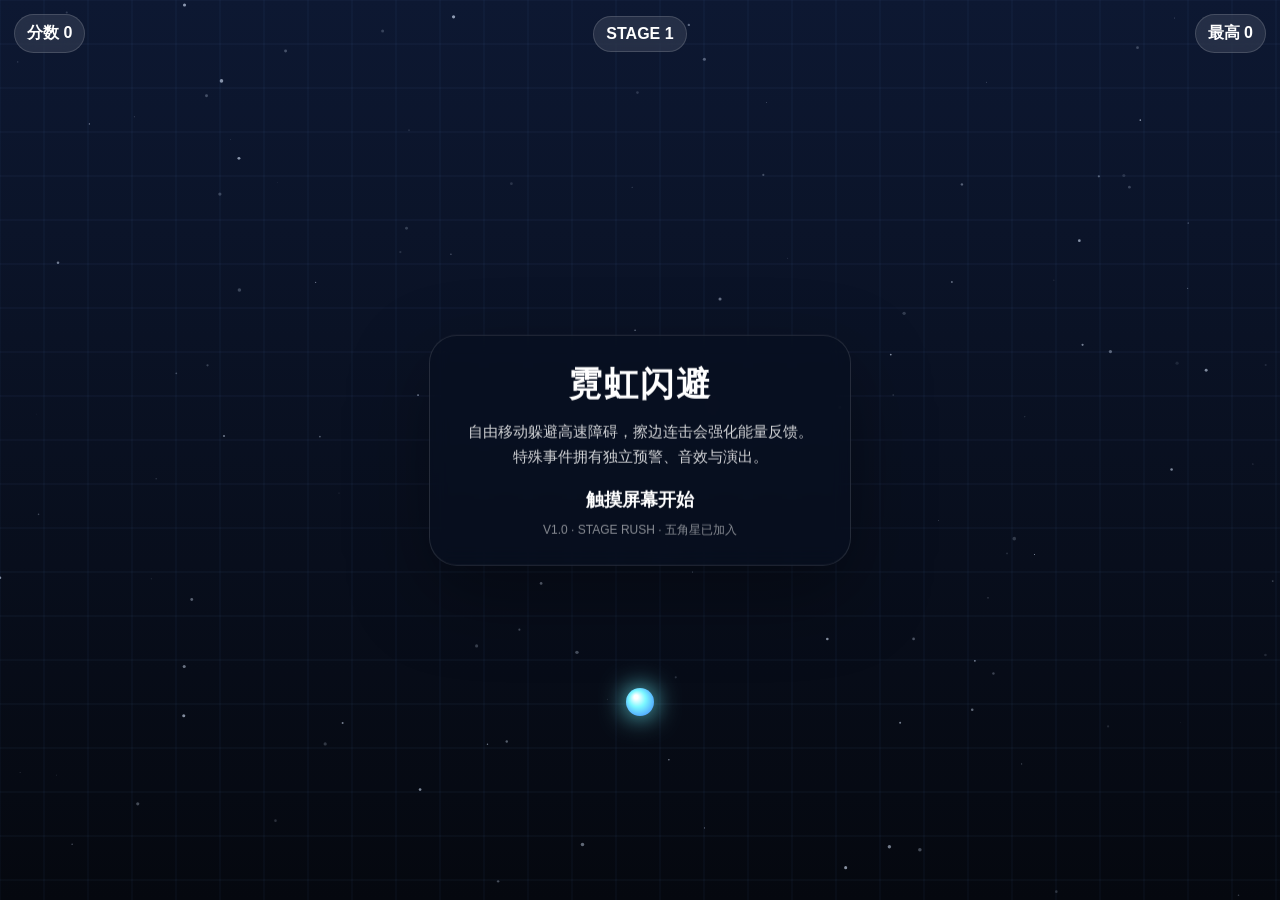
==== index.html @ 622c18c1 "Restore stable playable build after truncated V1.1.1" ====
<!doctype html><meta charset="utf-8"><meta name="viewport" content="width=device-width,initial-scale=1,maximum-scale=1,user-scalable=no,viewport-fit=cover"><title>霓虹闪避 V1.0</title><body style="margin:0;background:#07101d"><script>window.addRing=window.addRing||function(){};(()=>{const N=window.AudioContext||window.webkitAudioContext;if(!N)return;let shared=null;function C(){if(!shared)shared=new N();return shared}C.prototype=N.prototype;try{window.AudioContext=C;window.webkitAudioContext=C}catch(e){}function unlock(){try{let a=shared||new C(),b=a.createBuffer(1,1,22050),s=a.createBufferSource(),g=a.createGain();s.buffer=b;g.gain.value=.00001;s.connect(g);g.connect(a.destination);s.start(0);if(a.state==='suspended')a.resume().catch(()=>{})}catch(e){}}window.addEventListener('touchstart',unlock,{capture:true,passive:true});window.addEventListener('pointerdown',unlock,{capture:true,passive:true})})();(async()=>{const ps=['v10/c1.txt','v10/c2.txt','v10/c3.txt','v10/c4.txt','v10/c5.txt'];let z=(await Promise.all(ps.map(p=>fetch(p+'?v=100').then(r=>{if(!r.ok)throw Error('HTTP '+r.status);return r.text()})))).join('');let b=Uint8Array.from(atob(z),c=>c.charCodeAt(0));let r=new Response(new Blob([b]).stream().pipeThrough(new DecompressionStream('gzip')));let h=await r.text();document.open();document.write(h);document.close()})().catch(e=>{document.body.innerHTML='<pre style="color:white;padding:20px">LOAD ERROR '+e+'</pre>'})</script>
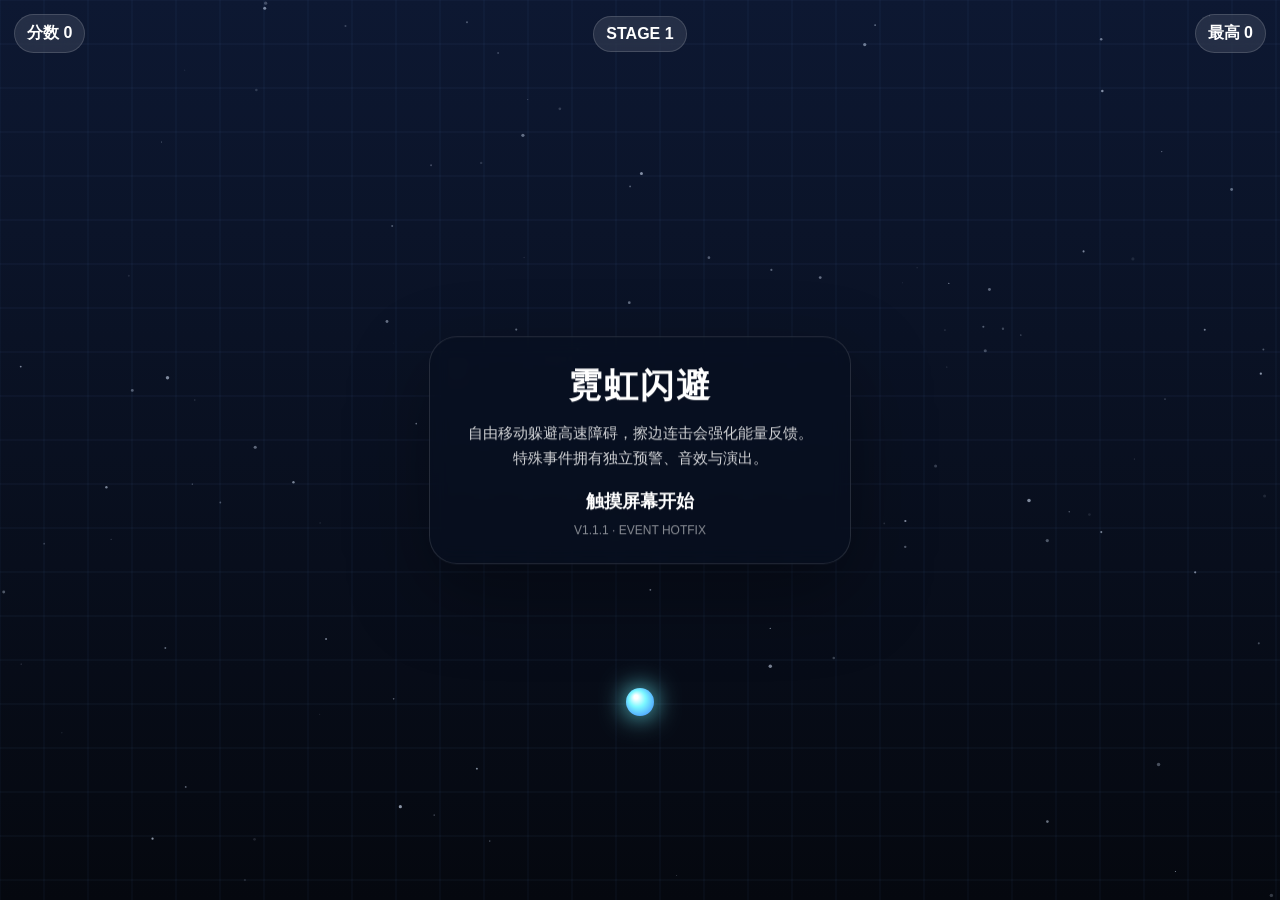
==== commit 9a14371b: "Fix V1.1 event state cleanup with publish integrity checks" ====
--- a/index.html
+++ b/index.html
@@ -1 +1 @@
-<!doctype html><meta charset="utf-8"><meta name="viewport" content="width=device-width,initial-scale=1,maximum-scale=1,user-scalable=no,viewport-fit=cover"><title>霓虹闪避 V1.0</title><body style="margin:0;background:#07101d"><script>window.addRing=window.addRing||function(){};(()=>{const N=window.AudioContext||window.webkitAudioContext;if(!N)return;let shared=null;function C(){if(!shared)shared=new N();return shared}C.prototype=N.prototype;try{window.AudioContext=C;window.webkitAudioContext=C}catch(e){}function unlock(){try{let a=shared||new C(),b=a.createBuffer(1,1,22050),s=a.createBufferSource(),g=a.createGain();s.buffer=b;g.gain.value=.00001;s.connect(g);g.connect(a.destination);s.start(0);if(a.state==='suspended')a.resume().catch(()=>{})}catch(e){}}window.addEventListener('touchstart',unlock,{capture:true,passive:true});window.addEventListener('pointerdown',unlock,{capture:true,passive:true})})();(async()=>{const ps=['v10/c1.txt','v10/c2.txt','v10/c3.txt','v10/c4.txt','v10/c5.txt'];let z=(await Promise.all(ps.map(p=>fetch(p+'?v=100').then(r=>{if(!r.ok)throw Error('HTTP '+r.status);return r.text()})))).join('');let b=Uint8Array.from(atob(z),c=>c.charCodeAt(0));let r=new Response(new Blob([b]).stream().pipeThrough(new DecompressionStream('gzip')));let h=await r.text();document.open();document.write(h);document.close()})().catch(e=>{document.body.innerHTML='<pre style="color:white;padding:20px">LOAD ERROR '+e+'</pre>'})</script>+<!doctype html><meta charset="utf-8"><meta name="viewport" content="width=device-width,initial-scale=1,maximum-scale=1,user-scalable=no,viewport-fit=cover"><title>霓虹闪避 V1.1.1</title><body style="margin:0;background:#07101d"><script>(async()=>{try{const ps=['v11/p1.txt','v11/p2.txt','v11/p3.txt','v11/p4.txt','v11/p5.txt','v11/p6.txt','v11/p7.txt','v11/p8.txt'];let h=(await Promise.all(ps.map(p=>fetch(p+'?v=111').then(r=>{if(!r.ok)throw Error('HTTP '+r.status+' '+p);return r.text()})))).join('');const R=(a,b)=>{if(!h.includes(a))throw Error('PATCH MISS '+a.slice(0,32));h=h.replaceAll(a,b)};R('<title>霓虹闪避 V1.1</title>','<title>霓虹闪避 V1.1.1</title>');R('V1.1 · PATTERN LANGUAGE','V1.1.1 · EVENT HOTFIX');R('function startEvent(kind){for(const b of blocks)','function startEvent(kind){if(machine.state!==STATE.NORMAL||machine.type)return;for(const b of blocks)');R('function rewardEvent(label){if(machine.rewarded)return;machine.rewarded=true;let add=45;','function rewardEvent(label){if(machine.rewarded)return;machine.rewarded=true;for(let i=blocks.length-1;i>=0;i--){if(blocks[i].event){release(\'block\',blocks[i]);blocks.splice(i,1)}}warnings.length=0;let add=45;');R('for(let i=warnings.length-1;i>=0;i--)warnings[i].life=Math.max(0,warnings[i].life-dt);','for(let i=warnings.length-1;i>=0;i--){warnings[i].life-=dt;if(warnings[i].life<=0)warnings.splice(i,1)}');if(!h.includes('function begin(')||!h.includes('requestAnimationFrame(frame)')||!h.includes('touchstart'))throw Error('INPUT/LOOP MISSING');document.open();document.write(h);document.close()}catch(e){document.body.innerHTML='<pre style="color:white;padding:20px;font:16px monospace">LOAD ERROR '+e.message+'</pre>'}})()</script>
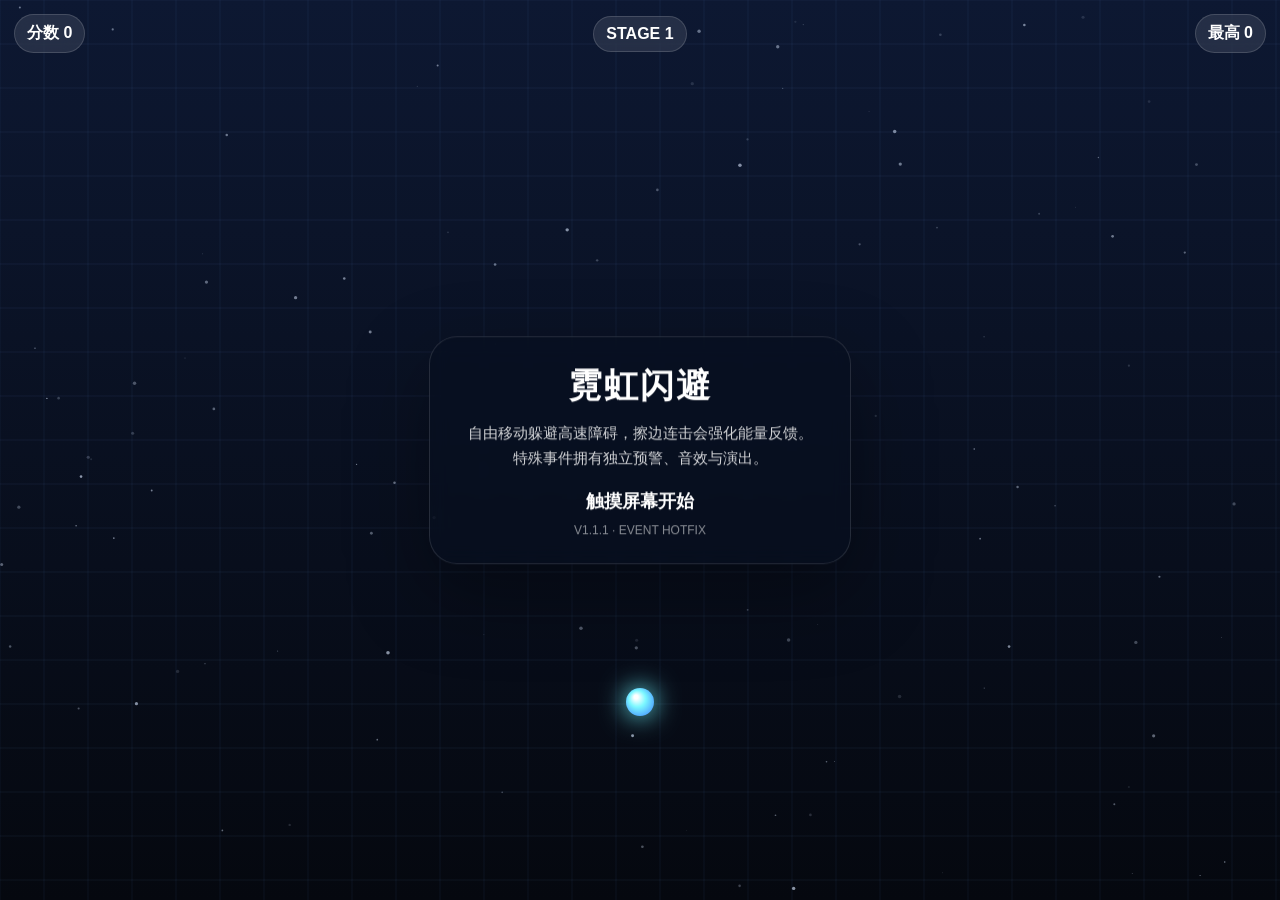
==== commit 10efd1d2: "Fix mobile pause button overlap in V1.1.1" ====
--- a/index.html
+++ b/index.html
@@ -1 +1 @@
-<!doctype html><meta charset="utf-8"><meta name="viewport" content="width=device-width,initial-scale=1,maximum-scale=1,user-scalable=no,viewport-fit=cover"><title>霓虹闪避 V1.1.1</title><body style="margin:0;background:#07101d"><script>(async()=>{try{const ps=['v11/p1.txt','v11/p2.txt','v11/p3.txt','v11/p4.txt','v11/p5.txt','v11/p6.txt','v11/p7.txt','v11/p8.txt'];let h=(await Promise.all(ps.map(p=>fetch(p+'?v=111').then(r=>{if(!r.ok)throw Error('HTTP '+r.status+' '+p);return r.text()})))).join('');const R=(a,b)=>{if(!h.includes(a))throw Error('PATCH MISS '+a.slice(0,32));h=h.replaceAll(a,b)};R('<title>霓虹闪避 V1.1</title>','<title>霓虹闪避 V1.1.1</title>');R('V1.1 · PATTERN LANGUAGE','V1.1.1 · EVENT HOTFIX');R('function startEvent(kind){for(const b of blocks)','function startEvent(kind){if(machine.state!==STATE.NORMAL||machine.type)return;for(const b of blocks)');R('function rewardEvent(label){if(machine.rewarded)return;machine.rewarded=true;let add=45;','function rewardEvent(label){if(machine.rewarded)return;machine.rewarded=true;for(let i=blocks.length-1;i>=0;i--){if(blocks[i].event){release(\'block\',blocks[i]);blocks.splice(i,1)}}warnings.length=0;let add=45;');R('for(let i=warnings.length-1;i>=0;i--)warnings[i].life=Math.max(0,warnings[i].life-dt);','for(let i=warnings.length-1;i>=0;i--){warnings[i].life-=dt;if(warnings[i].life<=0)warnings.splice(i,1)}');if(!h.includes('function begin(')||!h.includes('requestAnimationFrame(frame)')||!h.includes('touchstart'))throw Error('INPUT/LOOP MISSING');document.open();document.write(h);document.close()}catch(e){document.body.innerHTML='<pre style="color:white;padding:20px;font:16px monospace">LOAD ERROR '+e.message+'</pre>'}})()</script>+<!doctype html><meta charset="utf-8"><meta name="viewport" content="width=device-width,initial-scale=1,maximum-scale=1,user-scalable=no,viewport-fit=cover"><title>霓虹闪避 V1.1.1</title><body style="margin:0;background:#07101d"><script>(async()=>{try{const ps=['v11/p1.txt','v11/p2.txt','v11/p3.txt','v11/p4.txt','v11/p5.txt','v11/p6.txt','v11/p7.txt','v11/p8.txt'];let h=(await Promise.all(ps.map(p=>fetch(p+'?v=111').then(r=>{if(!r.ok)throw Error('HTTP '+r.status+' '+p);return r.text()})))).join('');const R=(a,b)=>{if(!h.includes(a))throw Error('PATCH MISS '+a.slice(0,32));h=h.replaceAll(a,b)};R('<title>霓虹闪避 V1.1</title>','<title>霓虹闪避 V1.1.1</title>');R('V1.1 · PATTERN LANGUAGE','V1.1.1 · EVENT HOTFIX');R('#pauseBtn{position:fixed;z-index:50;top:max(14px,env(safe-area-inset-top));left:50%;transform:translateX(-50%);','#pauseBtn{position:fixed;z-index:50;top:max(68px,calc(env(safe-area-inset-top) + 54px));right:14px;left:auto;transform:none;');R('function startEvent(kind){for(const b of blocks)','function startEvent(kind){if(machine.state!==STATE.NORMAL||machine.type)return;for(const b of blocks)');R('function rewardEvent(label){if(machine.rewarded)return;machine.rewarded=true;let add=45;','function rewardEvent(label){if(machine.rewarded)return;machine.rewarded=true;for(let i=blocks.length-1;i>=0;i--){if(blocks[i].event){release(\'block\',blocks[i]);blocks.splice(i,1)}}warnings.length=0;let add=45;');R('for(let i=warnings.length-1;i>=0;i--)warnings[i].life=Math.max(0,warnings[i].life-dt);','for(let i=warnings.length-1;i>=0;i--){warnings[i].life-=dt;if(warnings[i].life<=0)warnings.splice(i,1)}');if(!h.includes('function begin(')||!h.includes('requestAnimationFrame(frame)')||!h.includes('touchstart')||!h.includes('right:14px;left:auto;transform:none'))throw Error('INPUT/LOOP/UI MISSING');document.open();document.write(h);document.close()}catch(e){document.body.innerHTML='<pre style="color:white;padding:20px;font:16px monospace">LOAD ERROR '+e.message+'</pre>'}})()</script>
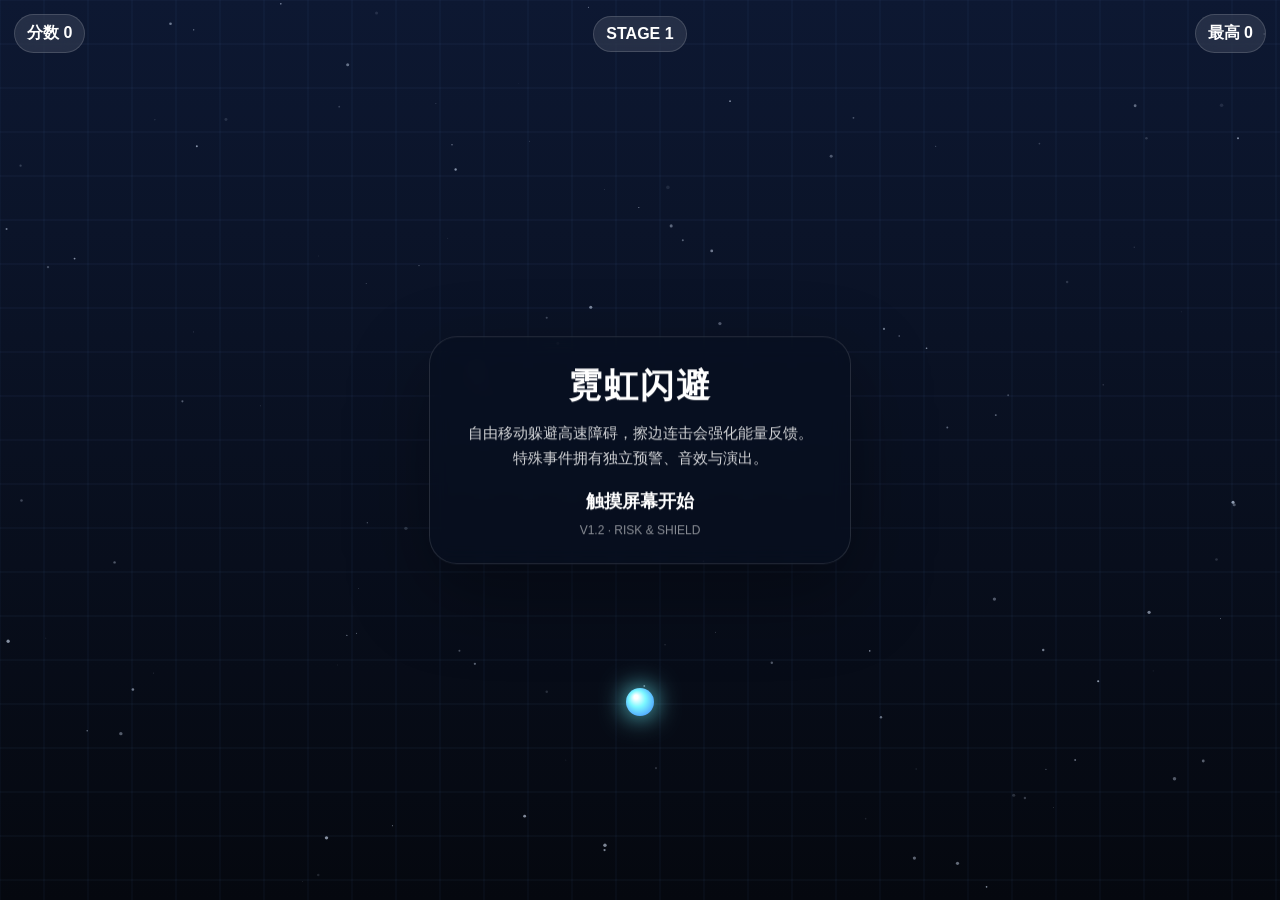
==== commit e0af65fb: "Release V1.2 Risk & Shield" ====
--- a/index.html
+++ b/index.html
@@ -1 +1 @@
-<!doctype html><meta charset="utf-8"><meta name="viewport" content="width=device-width,initial-scale=1,maximum-scale=1,user-scalable=no,viewport-fit=cover"><title>霓虹闪避 V1.1.1</title><body style="margin:0;background:#07101d"><script>(async()=>{try{const ps=['v11/p1.txt','v11/p2.txt','v11/p3.txt','v11/p4.txt','v11/p5.txt','v11/p6.txt','v11/p7.txt','v11/p8.txt'];let h=(await Promise.all(ps.map(p=>fetch(p+'?v=111').then(r=>{if(!r.ok)throw Error('HTTP '+r.status+' '+p);return r.text()})))).join('');const R=(a,b)=>{if(!h.includes(a))throw Error('PATCH MISS '+a.slice(0,32));h=h.replaceAll(a,b)};R('<title>霓虹闪避 V1.1</title>','<title>霓虹闪避 V1.1.1</title>');R('V1.1 · PATTERN LANGUAGE','V1.1.1 · EVENT HOTFIX');R('#pauseBtn{position:fixed;z-index:50;top:max(14px,env(safe-area-inset-top));left:50%;transform:translateX(-50%);','#pauseBtn{position:fixed;z-index:50;top:max(68px,calc(env(safe-area-inset-top) + 54px));right:14px;left:auto;transform:none;');R('function startEvent(kind){for(const b of blocks)','function startEvent(kind){if(machine.state!==STATE.NORMAL||machine.type)return;for(const b of blocks)');R('function rewardEvent(label){if(machine.rewarded)return;machine.rewarded=true;let add=45;','function rewardEvent(label){if(machine.rewarded)return;machine.rewarded=true;for(let i=blocks.length-1;i>=0;i--){if(blocks[i].event){release(\'block\',blocks[i]);blocks.splice(i,1)}}warnings.length=0;let add=45;');R('for(let i=warnings.length-1;i>=0;i--)warnings[i].life=Math.max(0,warnings[i].life-dt);','for(let i=warnings.length-1;i>=0;i--){warnings[i].life-=dt;if(warnings[i].life<=0)warnings.splice(i,1)}');if(!h.includes('function begin(')||!h.includes('requestAnimationFrame(frame)')||!h.includes('touchstart')||!h.includes('right:14px;left:auto;transform:none'))throw Error('INPUT/LOOP/UI MISSING');document.open();document.write(h);document.close()}catch(e){document.body.innerHTML='<pre style="color:white;padding:20px;font:16px monospace">LOAD ERROR '+e.message+'</pre>'}})()</script>+<!doctype html><meta charset="utf-8"><meta name="viewport" content="width=device-width,initial-scale=1,maximum-scale=1,user-scalable=no,viewport-fit=cover"><title>霓虹闪避 V1.2</title><body style="margin:0;background:#07101d"><script>(async()=>{try{const ps=["v11/p1.txt","v11/p2.txt","v11/p3.txt","v11/p4.txt","v11/p5.txt","v11/p6.txt","v11/p7.txt","v11/p8.txt"];let h=(await Promise.all(ps.map(p=>fetch(p+'?v=120').then(r=>{if(!r.ok)throw Error('HTTP '+r.status+' '+p);return r.text()})))).join('');const patches=[["<title>霓虹闪避 V1.1</title>","<title>霓虹闪避 V1.2</title>"],["V1.1 · PATTERN LANGUAGE","V1.2 · RISK & SHIELD"],["#pauseBtn{position:fixed;z-index:50;top:max(14px,env(safe-area-inset-top));left:50%;transform:translateX(-50%);","#pauseBtn{position:fixed;z-index:50;top:max(68px,calc(env(safe-area-inset-top) + 54px));right:14px;left:auto;transform:none;"],["stage=1,stageFlash=0,patternCount=0,blocks=[]","stage=1,stageFlash=0,patternCount=0,shieldEnergy=0,shieldReady=false,invuln=0,blocks=[]"],["else if(name==='death'){tone(210,.14,'sawtooth',.04,-120);tone(120,.22,'square',.024,-60,.06)}","else if(name==='shieldReady'){tone(620,.08,'sine',.028,220);tone(920,.12,'triangle',.024,180,.06)}\n  else if(name==='shieldBreak'){tone(260,.09,'square',.04,-80);tone(120,.18,'sawtooth',.032,-45,.03)}\n  else if(name==='death'){tone(210,.14,'sawtooth',.04,-120);tone(120,.22,'square',.024,-60,.06)}"],["stage=1;stageFlash=0;patternCount=0;syncStageUI();","stage=1;stageFlash=0;patternCount=0;shieldEnergy=0;shieldReady=false;invuln=0;syncStageUI();"],["function startEvent(kind){for(const b of blocks)","function startEvent(kind){if(machine.state!==STATE.NORMAL||machine.type)return;for(const b of blocks)"],["function rewardEvent(label){if(machine.rewarded)return;machine.rewarded=true;let add=45;","function rewardEvent(label){if(machine.rewarded)return;machine.rewarded=true;for(let i=blocks.length-1;i>=0;i--){if(blocks[i].event){release('block',blocks[i]);blocks.splice(i,1)}}warnings.length=0;let add=45;"],["function graze(b){if(b.grazed)return;b.grazed=true;grazeCount++;combo++;maxCombo=Math.max(maxCombo,combo);comboTimer=2.15;let add=(b.type==='star'?18:(b.event?15:10))+Math.min(combo-1,10)*3;bonus+=add;","function chargeShield(b){if(shieldReady)return;let gain=(b.type==='star'||b.event)?30:20;shieldEnergy=Math.min(100,shieldEnergy+gain);if(shieldEnergy>=100){shieldEnergy=100;shieldReady=true;texts.push({x:p.x,y:p.y-52,t:'SHIELD READY',life:1.05,max:1.05,big:true});burst(p.x,p.y,22);addRing(p.x,p.y,p.r+10,.6,1.5);sfx('shieldReady');shake(.12,4.5);if(navigator.vibrate)try{navigator.vibrate([18,28,32])}catch(e){}}}\nfunction breakShield(b,i){shieldReady=false;shieldEnergy=0;invuln=.6;flash=.3;combo=0;comboTimer=0;comboHud.style.opacity='0';burst(p.x,p.y,28);addRing(p.x,p.y,p.r+12,.65,1.8);texts.push({x:p.x,y:p.y-36,t:'SHIELD BREAK',life:1.0,max:1.0,big:true});sfx('shieldBreak');shake(.2,8);if(navigator.vibrate)try{navigator.vibrate([30,24,55])}catch(e){};release('block',b);blocks.splice(i,1)}\nfunction graze(b){if(b.grazed)return;b.grazed=true;grazeCount++;combo++;maxCombo=Math.max(maxCombo,combo);comboTimer=2.15;chargeShield(b);let add=(b.type==='star'?18:(b.event?15:10))+Math.min(combo-1,10)*3;bonus+=add;"],["function update(dt){time+=dt*1000;applyStageProgress();updateQuality(dt);","function update(dt){time+=dt*1000;applyStageProgress();updateQuality(dt);if(invuln>0)invuln=Math.max(0,invuln-dt);"],["for(let i=warnings.length-1;i>=0;i--)warnings[i].life=Math.max(0,warnings[i].life-dt);","for(let i=warnings.length-1;i>=0;i--){warnings[i].life-=dt;if(warnings[i].life<=0)warnings.splice(i,1)}"],["let hd=hitDist(b);if(hd<p.r){endGame();return}","let hd=hitDist(b);if(hd<p.r&&invuln<=0){if(shieldReady){breakShield(b,i);continue}else{endGame();return}}"],["if(nearDanger>.02){ctx.strokeStyle='rgba(160,255,255,'+(nearDanger*.55)+')';ctx.lineWidth=2;ctx.beginPath();ctx.arc(0,0,p.r+8+nearDanger*4,0,Math.PI*2);ctx.stroke()}ctx.shadowColor=flash>0?'#fff':'#6ff8ff';","if(nearDanger>.02){ctx.strokeStyle='rgba(160,255,255,'+(nearDanger*.55)+')';ctx.lineWidth=2;ctx.beginPath();ctx.arc(0,0,p.r+8+nearDanger*4,0,Math.PI*2);ctx.stroke()}if(shieldEnergy>0||shieldReady){ctx.save();ctx.rotate(-Math.PI/2);ctx.strokeStyle=shieldReady?'rgba(175,255,255,.98)':'rgba(105,235,255,.82)';ctx.lineWidth=shieldReady?4:3;ctx.shadowColor='#7cf8ff';ctx.shadowBlur=(shieldReady?24:12)*quality;ctx.beginPath();ctx.arc(0,0,p.r+17,0,Math.PI*2*(shieldReady?1:shieldEnergy/100));ctx.stroke();ctx.restore()}if(invuln>0){ctx.globalAlpha=.45+.45*Math.abs(Math.sin(time*.045))}ctx.shadowColor=flash>0?'#fff':'#6ff8ff';"],["'\\nPOOL B '+pools.block.length+'  P '+pools.particle.length+'  CLEAR '+eventClears","'\\nPOOL B '+pools.block.length+'  P '+pools.particle.length+'  CLEAR '+eventClears+'\\nSHIELD '+shieldEnergy+'% '+(shieldReady?'READY':'')"]];for(const [a,b] of patches){if(!h.includes(a))throw Error('PATCH MISS '+a.slice(0,36));h=h.replaceAll(a,b)}if(!h.includes('function begin(')||!h.includes('requestAnimationFrame(frame)')||!h.includes('touchstart')||!h.includes('function chargeShield')||!h.includes('function breakShield')||!h.includes('V1.2 · RISK & SHIELD')||!h.includes('right:14px;left:auto;transform:none'))throw Error('V1.2 INTEGRITY CHECK FAILED');document.open();document.write(h);document.close()}catch(e){document.body.innerHTML='<pre style="color:white;padding:20px;font:16px monospace">LOAD ERROR '+e.message+'</pre>'}})()</script>
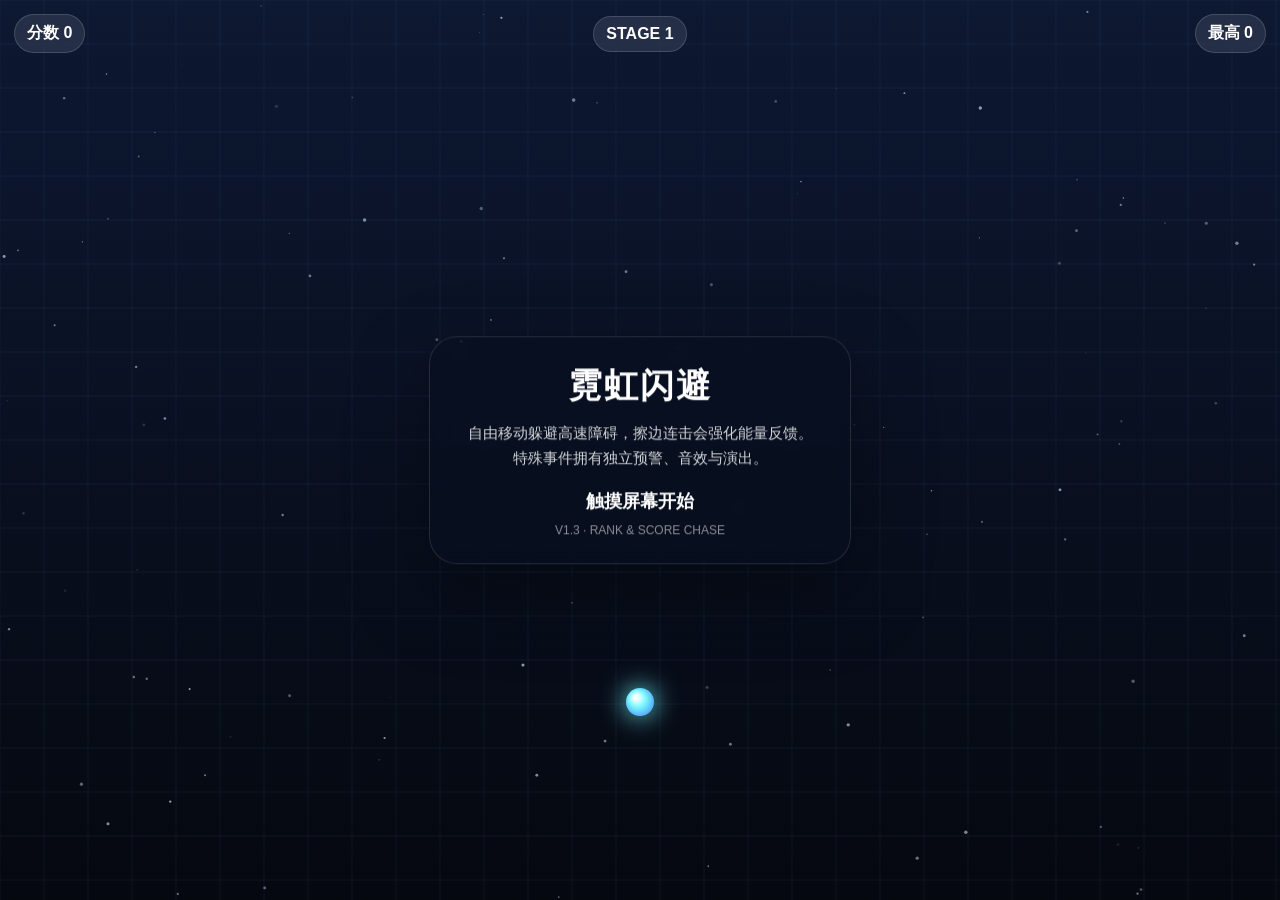
==== commit 3bc1eac0: "Release V1.3 Rank and Score Chase" ====
--- a/index.html
+++ b/index.html
@@ -1 +1 @@
-<!doctype html><meta charset="utf-8"><meta name="viewport" content="width=device-width,initial-scale=1,maximum-scale=1,user-scalable=no,viewport-fit=cover"><title>霓虹闪避 V1.2</title><body style="margin:0;background:#07101d"><script>(async()=>{try{const ps=["v11/p1.txt","v11/p2.txt","v11/p3.txt","v11/p4.txt","v11/p5.txt","v11/p6.txt","v11/p7.txt","v11/p8.txt"];let h=(await Promise.all(ps.map(p=>fetch(p+'?v=120').then(r=>{if(!r.ok)throw Error('HTTP '+r.status+' '+p);return r.text()})))).join('');const patches=[["<title>霓虹闪避 V1.1</title>","<title>霓虹闪避 V1.2</title>"],["V1.1 · PATTERN LANGUAGE","V1.2 · RISK & SHIELD"],["#pauseBtn{position:fixed;z-index:50;top:max(14px,env(safe-area-inset-top));left:50%;transform:translateX(-50%);","#pauseBtn{position:fixed;z-index:50;top:max(68px,calc(env(safe-area-inset-top) + 54px));right:14px;left:auto;transform:none;"],["stage=1,stageFlash=0,patternCount=0,blocks=[]","stage=1,stageFlash=0,patternCount=0,shieldEnergy=0,shieldReady=false,invuln=0,blocks=[]"],["else if(name==='death'){tone(210,.14,'sawtooth',.04,-120);tone(120,.22,'square',.024,-60,.06)}","else if(name==='shieldReady'){tone(620,.08,'sine',.028,220);tone(920,.12,'triangle',.024,180,.06)}\n  else if(name==='shieldBreak'){tone(260,.09,'square',.04,-80);tone(120,.18,'sawtooth',.032,-45,.03)}\n  else if(name==='death'){tone(210,.14,'sawtooth',.04,-120);tone(120,.22,'square',.024,-60,.06)}"],["stage=1;stageFlash=0;patternCount=0;syncStageUI();","stage=1;stageFlash=0;patternCount=0;shieldEnergy=0;shieldReady=false;invuln=0;syncStageUI();"],["function startEvent(kind){for(const b of blocks)","function startEvent(kind){if(machine.state!==STATE.NORMAL||machine.type)return;for(const b of blocks)"],["function rewardEvent(label){if(machine.rewarded)return;machine.rewarded=true;let add=45;","function rewardEvent(label){if(machine.rewarded)return;machine.rewarded=true;for(let i=blocks.length-1;i>=0;i--){if(blocks[i].event){release('block',blocks[i]);blocks.splice(i,1)}}warnings.length=0;let add=45;"],["function graze(b){if(b.grazed)return;b.grazed=true;grazeCount++;combo++;maxCombo=Math.max(maxCombo,combo);comboTimer=2.15;let add=(b.type==='star'?18:(b.event?15:10))+Math.min(combo-1,10)*3;bonus+=add;","function chargeShield(b){if(shieldReady)return;let gain=(b.type==='star'||b.event)?30:20;shieldEnergy=Math.min(100,shieldEnergy+gain);if(shieldEnergy>=100){shieldEnergy=100;shieldReady=true;texts.push({x:p.x,y:p.y-52,t:'SHIELD READY',life:1.05,max:1.05,big:true});burst(p.x,p.y,22);addRing(p.x,p.y,p.r+10,.6,1.5);sfx('shieldReady');shake(.12,4.5);if(navigator.vibrate)try{navigator.vibrate([18,28,32])}catch(e){}}}\nfunction breakShield(b,i){shieldReady=false;shieldEnergy=0;invuln=.6;flash=.3;combo=0;comboTimer=0;comboHud.style.opacity='0';burst(p.x,p.y,28);addRing(p.x,p.y,p.r+12,.65,1.8);texts.push({x:p.x,y:p.y-36,t:'SHIELD BREAK',life:1.0,max:1.0,big:true});sfx('shieldBreak');shake(.2,8);if(navigator.vibrate)try{navigator.vibrate([30,24,55])}catch(e){};release('block',b);blocks.splice(i,1)}\nfunction graze(b){if(b.grazed)return;b.grazed=true;grazeCount++;combo++;maxCombo=Math.max(maxCombo,combo);comboTimer=2.15;chargeShield(b);let add=(b.type==='star'?18:(b.event?15:10))+Math.min(combo-1,10)*3;bonus+=add;"],["function update(dt){time+=dt*1000;applyStageProgress();updateQuality(dt);","function update(dt){time+=dt*1000;applyStageProgress();updateQuality(dt);if(invuln>0)invuln=Math.max(0,invuln-dt);"],["for(let i=warnings.length-1;i>=0;i--)warnings[i].life=Math.max(0,warnings[i].life-dt);","for(let i=warnings.length-1;i>=0;i--){warnings[i].life-=dt;if(warnings[i].life<=0)warnings.splice(i,1)}"],["let hd=hitDist(b);if(hd<p.r){endGame();return}","let hd=hitDist(b);if(hd<p.r&&invuln<=0){if(shieldReady){breakShield(b,i);continue}else{endGame();return}}"],["if(nearDanger>.02){ctx.strokeStyle='rgba(160,255,255,'+(nearDanger*.55)+')';ctx.lineWidth=2;ctx.beginPath();ctx.arc(0,0,p.r+8+nearDanger*4,0,Math.PI*2);ctx.stroke()}ctx.shadowColor=flash>0?'#fff':'#6ff8ff';","if(nearDanger>.02){ctx.strokeStyle='rgba(160,255,255,'+(nearDanger*.55)+')';ctx.lineWidth=2;ctx.beginPath();ctx.arc(0,0,p.r+8+nearDanger*4,0,Math.PI*2);ctx.stroke()}if(shieldEnergy>0||shieldReady){ctx.save();ctx.rotate(-Math.PI/2);ctx.strokeStyle=shieldReady?'rgba(175,255,255,.98)':'rgba(105,235,255,.82)';ctx.lineWidth=shieldReady?4:3;ctx.shadowColor='#7cf8ff';ctx.shadowBlur=(shieldReady?24:12)*quality;ctx.beginPath();ctx.arc(0,0,p.r+17,0,Math.PI*2*(shieldReady?1:shieldEnergy/100));ctx.stroke();ctx.restore()}if(invuln>0){ctx.globalAlpha=.45+.45*Math.abs(Math.sin(time*.045))}ctx.shadowColor=flash>0?'#fff':'#6ff8ff';"],["'\\nPOOL B '+pools.block.length+'  P '+pools.particle.length+'  CLEAR '+eventClears","'\\nPOOL B '+pools.block.length+'  P '+pools.particle.length+'  CLEAR '+eventClears+'\\nSHIELD '+shieldEnergy+'% '+(shieldReady?'READY':'')"]];for(const [a,b] of patches){if(!h.includes(a))throw Error('PATCH MISS '+a.slice(0,36));h=h.replaceAll(a,b)}if(!h.includes('function begin(')||!h.includes('requestAnimationFrame(frame)')||!h.includes('touchstart')||!h.includes('function chargeShield')||!h.includes('function breakShield')||!h.includes('V1.2 · RISK & SHIELD')||!h.includes('right:14px;left:auto;transform:none'))throw Error('V1.2 INTEGRITY CHECK FAILED');document.open();document.write(h);document.close()}catch(e){document.body.innerHTML='<pre style="color:white;padding:20px;font:16px monospace">LOAD ERROR '+e.message+'</pre>'}})()</script>+<!doctype html><meta charset="utf-8"><meta name="viewport" content="width=device-width,initial-scale=1,maximum-scale=1,user-scalable=no,viewport-fit=cover"><title>霓虹闪避 V1.3</title><body style="margin:0;background:#07101d"><script>(async()=>{try{const ps=["v11/p1.txt","v11/p2.txt","v11/p3.txt","v11/p4.txt","v11/p5.txt","v11/p6.txt","v11/p7.txt","v11/p8.txt"];let h=(await Promise.all(ps.map(p=>fetch(p+'?v=130').then(r=>{if(!r.ok)throw Error('HTTP '+r.status+' '+p);return r.text()})))).join('');const patches=[["<title>霓虹闪避 V1.1</title>","<title>霓虹闪避 V1.3</title>"],["V1.1 · PATTERN LANGUAGE","V1.2 · RISK & SHIELD"],["#pauseBtn{position:fixed;z-index:50;top:max(14px,env(safe-area-inset-top));left:50%;transform:translateX(-50%);","#pauseBtn{position:fixed;z-index:50;top:max(68px,calc(env(safe-area-inset-top) + 54px));right:14px;left:auto;transform:none;"],["stage=1,stageFlash=0,patternCount=0,blocks=[]","stage=1,stageFlash=0,patternCount=0,shieldEnergy=0,shieldReady=false,invuln=0,blocks=[]"],["else if(name==='death'){tone(210,.14,'sawtooth',.04,-120);tone(120,.22,'square',.024,-60,.06)}","else if(name==='shieldReady'){tone(620,.08,'sine',.028,220);tone(920,.12,'triangle',.024,180,.06)}\n  else if(name==='shieldBreak'){tone(260,.09,'square',.04,-80);tone(120,.18,'sawtooth',.032,-45,.03)}\n  else if(name==='death'){tone(210,.14,'sawtooth',.04,-120);tone(120,.22,'square',.024,-60,.06)}"],["stage=1;stageFlash=0;patternCount=0;syncStageUI();","stage=1;stageFlash=0;patternCount=0;shieldEnergy=0;shieldReady=false;invuln=0;syncStageUI();"],["function startEvent(kind){for(const b of blocks)","function startEvent(kind){if(machine.state!==STATE.NORMAL||machine.type)return;for(const b of blocks)"],["function rewardEvent(label){if(machine.rewarded)return;machine.rewarded=true;let add=45;","function rewardEvent(label){if(machine.rewarded)return;machine.rewarded=true;for(let i=blocks.length-1;i>=0;i--){if(blocks[i].event){release('block',blocks[i]);blocks.splice(i,1)}}warnings.length=0;let add=45;"],["function graze(b){if(b.grazed)return;b.grazed=true;grazeCount++;combo++;maxCombo=Math.max(maxCombo,combo);comboTimer=2.15;let add=(b.type==='star'?18:(b.event?15:10))+Math.min(combo-1,10)*3;bonus+=add;","function chargeShield(b){if(shieldReady)return;let gain=(b.type==='star'||b.event)?30:20;shieldEnergy=Math.min(100,shieldEnergy+gain);if(shieldEnergy>=100){shieldEnergy=100;shieldReady=true;texts.push({x:p.x,y:p.y-52,t:'SHIELD READY',life:1.05,max:1.05,big:true});burst(p.x,p.y,22);addRing(p.x,p.y,p.r+10,.6,1.5);sfx('shieldReady');shake(.12,4.5);if(navigator.vibrate)try{navigator.vibrate([18,28,32])}catch(e){}}}\nfunction breakShield(b,i){shieldReady=false;shieldEnergy=0;invuln=.6;flash=.3;combo=0;comboTimer=0;comboHud.style.opacity='0';burst(p.x,p.y,28);addRing(p.x,p.y,p.r+12,.65,1.8);texts.push({x:p.x,y:p.y-36,t:'SHIELD BREAK',life:1.0,max:1.0,big:true});sfx('shieldBreak');shake(.2,8);if(navigator.vibrate)try{navigator.vibrate([30,24,55])}catch(e){};release('block',b);blocks.splice(i,1)}\nfunction graze(b){if(b.grazed)return;b.grazed=true;grazeCount++;combo++;maxCombo=Math.max(maxCombo,combo);comboTimer=2.15;chargeShield(b);let add=(b.type==='star'?18:(b.event?15:10))+Math.min(combo-1,10)*3;bonus+=add;"],["function update(dt){time+=dt*1000;applyStageProgress();updateQuality(dt);","function update(dt){time+=dt*1000;applyStageProgress();updateQuality(dt);if(invuln>0)invuln=Math.max(0,invuln-dt);"],["for(let i=warnings.length-1;i>=0;i--)warnings[i].life=Math.max(0,warnings[i].life-dt);","for(let i=warnings.length-1;i>=0;i--){warnings[i].life-=dt;if(warnings[i].life<=0)warnings.splice(i,1)}"],["let hd=hitDist(b);if(hd<p.r){endGame();return}","let hd=hitDist(b);if(hd<p.r&&invuln<=0){if(shieldReady){breakShield(b,i);continue}else{endGame();return}}"],["if(nearDanger>.02){ctx.strokeStyle='rgba(160,255,255,'+(nearDanger*.55)+')';ctx.lineWidth=2;ctx.beginPath();ctx.arc(0,0,p.r+8+nearDanger*4,0,Math.PI*2);ctx.stroke()}ctx.shadowColor=flash>0?'#fff':'#6ff8ff';","if(nearDanger>.02){ctx.strokeStyle='rgba(160,255,255,'+(nearDanger*.55)+')';ctx.lineWidth=2;ctx.beginPath();ctx.arc(0,0,p.r+8+nearDanger*4,0,Math.PI*2);ctx.stroke()}if(shieldEnergy>0||shieldReady){ctx.save();ctx.rotate(-Math.PI/2);ctx.strokeStyle=shieldReady?'rgba(175,255,255,.98)':'rgba(105,235,255,.82)';ctx.lineWidth=shieldReady?4:3;ctx.shadowColor='#7cf8ff';ctx.shadowBlur=(shieldReady?24:12)*quality;ctx.beginPath();ctx.arc(0,0,p.r+17,0,Math.PI*2*(shieldReady?1:shieldEnergy/100));ctx.stroke();ctx.restore()}if(invuln>0){ctx.globalAlpha=.45+.45*Math.abs(Math.sin(time*.045))}ctx.shadowColor=flash>0?'#fff':'#6ff8ff';"],["'\\nPOOL B '+pools.block.length+'  P '+pools.particle.length+'  CLEAR '+eventClears","'\\nPOOL B '+pools.block.length+'  P '+pools.particle.length+'  CLEAR '+eventClears+'\\nSHIELD '+shieldEnergy+'% '+(shieldReady?'READY':'')"],["function endGame(){if(dead)return;dead=true;started=false;pauseBtn.style.display='none';comboHud.style.opacity='0';shake(.22,12);sfx('death');addRing(p.x,p.y,p.r+8,.5,1.5);if(score>best){best=score;bestEl.textContent=best;try{localStorage.setItem('neonBest',best)}catch(e){}}center.style.display='block';center.innerHTML='<div id=\"title\">撞到了</div><div id=\"text\">本局 <b>'+score+'</b> 分<br>生存 '+(time/1000).toFixed(1)+' 秒<br>擦边 '+grazeCount+' 次 · 最高 COMBO ×'+maxCombo+'<br>事件通过 '+eventClears+' 次 · 连胜 ×'+eventStreak+'<br>流星 '+meteorClears+' · 横扫 '+sideClears+'<br>事件奖励 +'+bonus+'</div><div id=\"hint\">点一下重新开始</div><div id=\"tip\">V1.2 · RISK & SHIELD</div>';if(navigator.vibrate)try{navigator.vibrate([28,28,72])}catch(e){}}","function endGame(){if(dead)return;dead=true;started=false;pauseBtn.style.display='none';comboHud.style.opacity='0';rankHud.style.opacity='0';shake(.22,12);sfx('death');addRing(p.x,p.y,p.r+8,.5,1.5);let finalRank=calcRank(),newBest=false;if(score>best){best=score;bestEl.textContent=best;newBest=true}if(rankIndex(finalRank)>rankIndex(bestRank)){bestRank=finalRank;newBest=true}if(stage>bestStage){bestStage=stage;newBest=true}if(maxCombo>bestComboRecord){bestComboRecord=maxCombo;newBest=true}try{localStorage.setItem('neonBest',best);localStorage.setItem('neonBestRank',bestRank);localStorage.setItem('neonBestStage',bestStage);localStorage.setItem('neonBestCombo',bestComboRecord)}catch(e){}center.style.display='block';center.innerHTML='<div id=\"title\">本局评级</div><div class=\"rankBig\">'+finalRank+'</div><div id=\"text\">分数 <b>'+score+'</b> · 最高 STAGE <b>'+stage+'</b><br>擦边 '+grazeCount+' · 最大 COMBO ×'+maxCombo+'<br>事件通过 '+eventClears+' · 护盾充满 '+shieldCharges+' · 爆盾 '+shieldBreaks+'<br><span style=\"opacity:.68\">个人纪录：'+best+' 分 · '+bestRank+' · STAGE '+bestStage+' · COMBO '+bestComboRecord+'</span>'+(newBest?'<br><b style=\"color:#aefaff\">NEW BEST</b>':'')+'</div><div id=\"hint\">触摸重新挑战</div><div id=\"tip\">V1.3 · RANK & SCORE CHASE</div>';if(navigator.vibrate)try{navigator.vibrate([28,28,72])}catch(e){}}"],["V1.2 · RISK & SHIELD","V1.3 · RANK & SCORE CHASE"],["#comboHud{position:absolute;top:max(66px,calc(env(safe-area-inset-top) + 60px));left:50%;transform:translateX(-50%) scale(.9);font-weight:900;font-size:18px;opacity:0;text-shadow:0 0 18px #7cf8ff,0 0 38px rgba(124,248,255,.6)}","#comboHud{position:absolute;top:max(66px,calc(env(safe-area-inset-top) + 60px));left:50%;transform:translateX(-50%) scale(.9);font-weight:900;font-size:18px;opacity:0;text-shadow:0 0 18px #7cf8ff,0 0 38px rgba(124,248,255,.6)}#rankHud{position:absolute;top:max(68px,calc(env(safe-area-inset-top) + 58px));left:14px;padding:6px 9px;border-radius:10px;background:rgba(7,16,29,.52);border:1px solid rgba(130,245,255,.18);font:800 11px/1.2 ui-monospace,SFMono-Regular,Menlo,monospace;letter-spacing:.7px;color:#bafaff;opacity:0;transition:opacity .2s;backdrop-filter:blur(8px)}.rankBig{font-size:72px;font-weight:1000;line-height:.9;letter-spacing:2px;margin:8px 0 14px;text-shadow:0 0 22px #7cf8ff,0 0 52px rgba(124,248,255,.45)}"],["<div id=\"comboHud\"></div><div id=\"eventHud\">","<div id=\"comboHud\"></div><div id=\"rankHud\"></div><div id=\"eventHud\">"],["eventTitle=document.getElementById('eventTitle'),eventSub=document.getElementById('eventSub'),debugEl=document.getElementById('debug');","eventTitle=document.getElementById('eventTitle'),eventSub=document.getElementById('eventSub'),rankHud=document.getElementById('rankHud'),debugEl=document.getElementById('debug');"],["stage=1,stageFlash=0,patternCount=0,shieldEnergy=0,shieldReady=false,invuln=0,blocks=[]","stage=1,stageFlash=0,patternCount=0,shieldEnergy=0,shieldReady=false,invuln=0,shieldCharges=0,shieldBreaks=0,currentRank='C',bestRank='C',bestStage=1,bestComboRecord=0,blocks=[]"],["try{best=+localStorage.getItem('neonBest')||0}catch(e){}bestEl.textContent=best;debugEl.style.display=DEBUG?'block':'none';","try{best=+localStorage.getItem('neonBest')||0;bestRank=localStorage.getItem('neonBestRank')||'C';bestStage=+localStorage.getItem('neonBestStage')||1;bestComboRecord=+localStorage.getItem('neonBestCombo')||0}catch(e){}bestEl.textContent=best;debugEl.style.display=DEBUG?'block':'none';\nconst RANKS=['C','B','A','S','S+'],RANK_MIN=[0,520,1050,1750,2700];\nfunction performanceScore(){return score+grazeCount*22+maxCombo*14+eventClears*75+(stage-1)*120+shieldCharges*35+shieldBreaks*45}\nfunction calcRank(v=performanceScore()){let r='C';for(let i=0;i<RANK_MIN.length;i++)if(v>=RANK_MIN[i])r=RANKS[i];return r}\nfunction rankIndex(r){return Math.max(0,RANKS.indexOf(r))}\nfunction updateRankHud(){if(stage<2){rankHud.style.opacity='0';return}let v=performanceScore(),r=calcRank(v),i=rankIndex(r),next=i<RANKS.length-1?RANKS[i+1]:null;currentRank=r;rankHud.style.opacity='1';rankHud.textContent=next?'RANK '+r+' · '+Math.max(0,RANK_MIN[i+1]-v)+' → '+next:'RANK S+ · PEAK'}"],["stage=1;stageFlash=0;patternCount=0;shieldEnergy=0;shieldReady=false;invuln=0;syncStageUI();","stage=1;stageFlash=0;patternCount=0;shieldEnergy=0;shieldReady=false;invuln=0;shieldCharges=0;shieldBreaks=0;currentRank='C';rankHud.style.opacity='0';syncStageUI();"],["shieldEnergy=100;shieldReady=true;texts.push","shieldEnergy=100;shieldReady=true;shieldCharges++;texts.push"],["function breakShield(b,i){shieldReady=false;shieldEnergy=0;invuln=.6;","function breakShield(b,i){shieldReady=false;shieldEnergy=0;shieldBreaks++;invuln=.6;"],["score=Math.floor(time/90)+bonus;scoreEl.textContent=score;if(DEBUG)","score=Math.floor(time/90)+bonus;scoreEl.textContent=score;updateRankHud();if(DEBUG)"],["+'\\nSHIELD '+shieldEnergy+'% '+(shieldReady?'READY':'')","+'\\nSHIELD '+shieldEnergy+'% '+(shieldReady?'READY':'')+'\\nRANK '+currentRank+' PERF '+performanceScore()"]];for(const [a,b] of patches){if(!h.includes(a))throw Error('PATCH MISS '+a.slice(0,36));h=h.replaceAll(a,b)}if(!h.includes('function begin(')||!h.includes('requestAnimationFrame(frame)')||!h.includes('touchstart')||!h.includes('function chargeShield')||!h.includes('function breakShield')||!h.includes('V1.3 · RANK & SCORE CHASE')||!h.includes('right:14px;left:auto;transform:none')||!h.includes('function calcRank')||!h.includes('function updateRankHud')||!h.includes('id=\"rankHud\"'))throw Error('V1.3 INTEGRITY CHECK FAILED');document.open();document.write(h);document.close()}catch(e){document.body.innerHTML='<pre style="color:white;padding:20px;font:16px monospace">LOAD ERROR '+e.message+'</pre>'}})()</script>
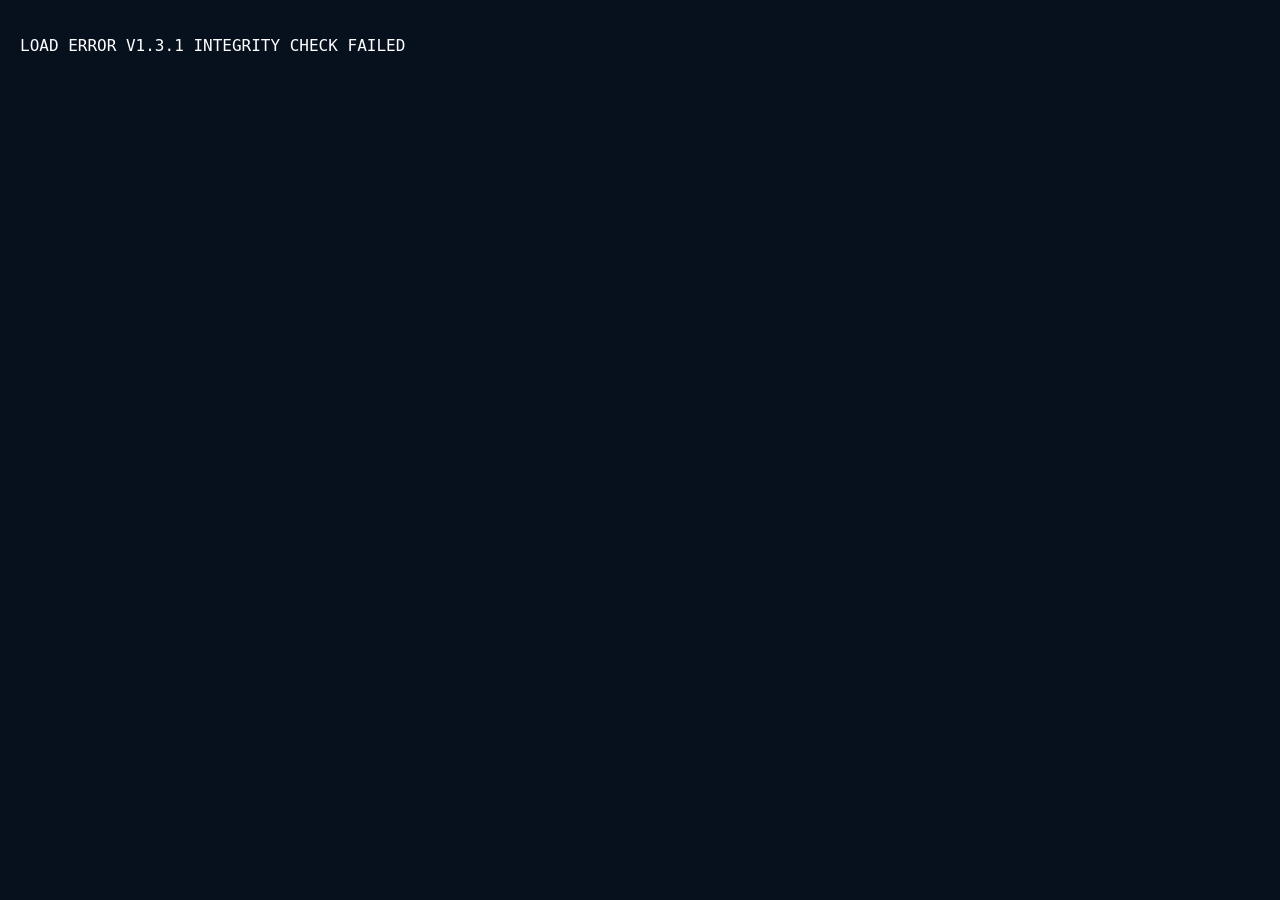
==== commit 742cfb64: "V1.3.1: upgrade side barrage to staged triple volleys" ====
--- a/index.html
+++ b/index.html
@@ -1 +1 @@
-<!doctype html><meta charset="utf-8"><meta name="viewport" content="width=device-width,initial-scale=1,maximum-scale=1,user-scalable=no,viewport-fit=cover"><title>霓虹闪避 V1.3</title><body style="margin:0;background:#07101d"><script>(async()=>{try{const ps=["v11/p1.txt","v11/p2.txt","v11/p3.txt","v11/p4.txt","v11/p5.txt","v11/p6.txt","v11/p7.txt","v11/p8.txt"];let h=(await Promise.all(ps.map(p=>fetch(p+'?v=130').then(r=>{if(!r.ok)throw Error('HTTP '+r.status+' '+p);return r.text()})))).join('');const patches=[["<title>霓虹闪避 V1.1</title>","<title>霓虹闪避 V1.3</title>"],["V1.1 · PATTERN LANGUAGE","V1.2 · RISK & SHIELD"],["#pauseBtn{position:fixed;z-index:50;top:max(14px,env(safe-area-inset-top));left:50%;transform:translateX(-50%);","#pauseBtn{position:fixed;z-index:50;top:max(68px,calc(env(safe-area-inset-top) + 54px));right:14px;left:auto;transform:none;"],["stage=1,stageFlash=0,patternCount=0,blocks=[]","stage=1,stageFlash=0,patternCount=0,shieldEnergy=0,shieldReady=false,invuln=0,blocks=[]"],["else if(name==='death'){tone(210,.14,'sawtooth',.04,-120);tone(120,.22,'square',.024,-60,.06)}","else if(name==='shieldReady'){tone(620,.08,'sine',.028,220);tone(920,.12,'triangle',.024,180,.06)}\n  else if(name==='shieldBreak'){tone(260,.09,'square',.04,-80);tone(120,.18,'sawtooth',.032,-45,.03)}\n  else if(name==='death'){tone(210,.14,'sawtooth',.04,-120);tone(120,.22,'square',.024,-60,.06)}"],["stage=1;stageFlash=0;patternCount=0;syncStageUI();","stage=1;stageFlash=0;patternCount=0;shieldEnergy=0;shieldReady=false;invuln=0;syncStageUI();"],["function startEvent(kind){for(const b of blocks)","function startEvent(kind){if(machine.state!==STATE.NORMAL||machine.type)return;for(const b of blocks)"],["function rewardEvent(label){if(machine.rewarded)return;machine.rewarded=true;let add=45;","function rewardEvent(label){if(machine.rewarded)return;machine.rewarded=true;for(let i=blocks.length-1;i>=0;i--){if(blocks[i].event){release('block',blocks[i]);blocks.splice(i,1)}}warnings.length=0;let add=45;"],["function graze(b){if(b.grazed)return;b.grazed=true;grazeCount++;combo++;maxCombo=Math.max(maxCombo,combo);comboTimer=2.15;let add=(b.type==='star'?18:(b.event?15:10))+Math.min(combo-1,10)*3;bonus+=add;","function chargeShield(b){if(shieldReady)return;let gain=(b.type==='star'||b.event)?30:20;shieldEnergy=Math.min(100,shieldEnergy+gain);if(shieldEnergy>=100){shieldEnergy=100;shieldReady=true;texts.push({x:p.x,y:p.y-52,t:'SHIELD READY',life:1.05,max:1.05,big:true});burst(p.x,p.y,22);addRing(p.x,p.y,p.r+10,.6,1.5);sfx('shieldReady');shake(.12,4.5);if(navigator.vibrate)try{navigator.vibrate([18,28,32])}catch(e){}}}\nfunction breakShield(b,i){shieldReady=false;shieldEnergy=0;invuln=.6;flash=.3;combo=0;comboTimer=0;comboHud.style.opacity='0';burst(p.x,p.y,28);addRing(p.x,p.y,p.r+12,.65,1.8);texts.push({x:p.x,y:p.y-36,t:'SHIELD BREAK',life:1.0,max:1.0,big:true});sfx('shieldBreak');shake(.2,8);if(navigator.vibrate)try{navigator.vibrate([30,24,55])}catch(e){};release('block',b);blocks.splice(i,1)}\nfunction graze(b){if(b.grazed)return;b.grazed=true;grazeCount++;combo++;maxCombo=Math.max(maxCombo,combo);comboTimer=2.15;chargeShield(b);let add=(b.type==='star'?18:(b.event?15:10))+Math.min(combo-1,10)*3;bonus+=add;"],["function update(dt){time+=dt*1000;applyStageProgress();updateQuality(dt);","function update(dt){time+=dt*1000;applyStageProgress();updateQuality(dt);if(invuln>0)invuln=Math.max(0,invuln-dt);"],["for(let i=warnings.length-1;i>=0;i--)warnings[i].life=Math.max(0,warnings[i].life-dt);","for(let i=warnings.length-1;i>=0;i--){warnings[i].life-=dt;if(warnings[i].life<=0)warnings.splice(i,1)}"],["let hd=hitDist(b);if(hd<p.r){endGame();return}","let hd=hitDist(b);if(hd<p.r&&invuln<=0){if(shieldReady){breakShield(b,i);continue}else{endGame();return}}"],["if(nearDanger>.02){ctx.strokeStyle='rgba(160,255,255,'+(nearDanger*.55)+')';ctx.lineWidth=2;ctx.beginPath();ctx.arc(0,0,p.r+8+nearDanger*4,0,Math.PI*2);ctx.stroke()}ctx.shadowColor=flash>0?'#fff':'#6ff8ff';","if(nearDanger>.02){ctx.strokeStyle='rgba(160,255,255,'+(nearDanger*.55)+')';ctx.lineWidth=2;ctx.beginPath();ctx.arc(0,0,p.r+8+nearDanger*4,0,Math.PI*2);ctx.stroke()}if(shieldEnergy>0||shieldReady){ctx.save();ctx.rotate(-Math.PI/2);ctx.strokeStyle=shieldReady?'rgba(175,255,255,.98)':'rgba(105,235,255,.82)';ctx.lineWidth=shieldReady?4:3;ctx.shadowColor='#7cf8ff';ctx.shadowBlur=(shieldReady?24:12)*quality;ctx.beginPath();ctx.arc(0,0,p.r+17,0,Math.PI*2*(shieldReady?1:shieldEnergy/100));ctx.stroke();ctx.restore()}if(invuln>0){ctx.globalAlpha=.45+.45*Math.abs(Math.sin(time*.045))}ctx.shadowColor=flash>0?'#fff':'#6ff8ff';"],["'\\nPOOL B '+pools.block.length+'  P '+pools.particle.length+'  CLEAR '+eventClears","'\\nPOOL B '+pools.block.length+'  P '+pools.particle.length+'  CLEAR '+eventClears+'\\nSHIELD '+shieldEnergy+'% '+(shieldReady?'READY':'')"],["function endGame(){if(dead)return;dead=true;started=false;pauseBtn.style.display='none';comboHud.style.opacity='0';shake(.22,12);sfx('death');addRing(p.x,p.y,p.r+8,.5,1.5);if(score>best){best=score;bestEl.textContent=best;try{localStorage.setItem('neonBest',best)}catch(e){}}center.style.display='block';center.innerHTML='<div id=\"title\">撞到了</div><div id=\"text\">本局 <b>'+score+'</b> 分<br>生存 '+(time/1000).toFixed(1)+' 秒<br>擦边 '+grazeCount+' 次 · 最高 COMBO ×'+maxCombo+'<br>事件通过 '+eventClears+' 次 · 连胜 ×'+eventStreak+'<br>流星 '+meteorClears+' · 横扫 '+sideClears+'<br>事件奖励 +'+bonus+'</div><div id=\"hint\">点一下重新开始</div><div id=\"tip\">V1.2 · RISK & SHIELD</div>';if(navigator.vibrate)try{navigator.vibrate([28,28,72])}catch(e){}}","function endGame(){if(dead)return;dead=true;started=false;pauseBtn.style.display='none';comboHud.style.opacity='0';rankHud.style.opacity='0';shake(.22,12);sfx('death');addRing(p.x,p.y,p.r+8,.5,1.5);let finalRank=calcRank(),newBest=false;if(score>best){best=score;bestEl.textContent=best;newBest=true}if(rankIndex(finalRank)>rankIndex(bestRank)){bestRank=finalRank;newBest=true}if(stage>bestStage){bestStage=stage;newBest=true}if(maxCombo>bestComboRecord){bestComboRecord=maxCombo;newBest=true}try{localStorage.setItem('neonBest',best);localStorage.setItem('neonBestRank',bestRank);localStorage.setItem('neonBestStage',bestStage);localStorage.setItem('neonBestCombo',bestComboRecord)}catch(e){}center.style.display='block';center.innerHTML='<div id=\"title\">本局评级</div><div class=\"rankBig\">'+finalRank+'</div><div id=\"text\">分数 <b>'+score+'</b> · 最高 STAGE <b>'+stage+'</b><br>擦边 '+grazeCount+' · 最大 COMBO ×'+maxCombo+'<br>事件通过 '+eventClears+' · 护盾充满 '+shieldCharges+' · 爆盾 '+shieldBreaks+'<br><span style=\"opacity:.68\">个人纪录：'+best+' 分 · '+bestRank+' · STAGE '+bestStage+' · COMBO '+bestComboRecord+'</span>'+(newBest?'<br><b style=\"color:#aefaff\">NEW BEST</b>':'')+'</div><div id=\"hint\">触摸重新挑战</div><div id=\"tip\">V1.3 · RANK & SCORE CHASE</div>';if(navigator.vibrate)try{navigator.vibrate([28,28,72])}catch(e){}}"],["V1.2 · RISK & SHIELD","V1.3 · RANK & SCORE CHASE"],["#comboHud{position:absolute;top:max(66px,calc(env(safe-area-inset-top) + 60px));left:50%;transform:translateX(-50%) scale(.9);font-weight:900;font-size:18px;opacity:0;text-shadow:0 0 18px #7cf8ff,0 0 38px rgba(124,248,255,.6)}","#comboHud{position:absolute;top:max(66px,calc(env(safe-area-inset-top) + 60px));left:50%;transform:translateX(-50%) scale(.9);font-weight:900;font-size:18px;opacity:0;text-shadow:0 0 18px #7cf8ff,0 0 38px rgba(124,248,255,.6)}#rankHud{position:absolute;top:max(68px,calc(env(safe-area-inset-top) + 58px));left:14px;padding:6px 9px;border-radius:10px;background:rgba(7,16,29,.52);border:1px solid rgba(130,245,255,.18);font:800 11px/1.2 ui-monospace,SFMono-Regular,Menlo,monospace;letter-spacing:.7px;color:#bafaff;opacity:0;transition:opacity .2s;backdrop-filter:blur(8px)}.rankBig{font-size:72px;font-weight:1000;line-height:.9;letter-spacing:2px;margin:8px 0 14px;text-shadow:0 0 22px #7cf8ff,0 0 52px rgba(124,248,255,.45)}"],["<div id=\"comboHud\"></div><div id=\"eventHud\">","<div id=\"comboHud\"></div><div id=\"rankHud\"></div><div id=\"eventHud\">"],["eventTitle=document.getElementById('eventTitle'),eventSub=document.getElementById('eventSub'),debugEl=document.getElementById('debug');","eventTitle=document.getElementById('eventTitle'),eventSub=document.getElementById('eventSub'),rankHud=document.getElementById('rankHud'),debugEl=document.getElementById('debug');"],["stage=1,stageFlash=0,patternCount=0,shieldEnergy=0,shieldReady=false,invuln=0,blocks=[]","stage=1,stageFlash=0,patternCount=0,shieldEnergy=0,shieldReady=false,invuln=0,shieldCharges=0,shieldBreaks=0,currentRank='C',bestRank='C',bestStage=1,bestComboRecord=0,blocks=[]"],["try{best=+localStorage.getItem('neonBest')||0}catch(e){}bestEl.textContent=best;debugEl.style.display=DEBUG?'block':'none';","try{best=+localStorage.getItem('neonBest')||0;bestRank=localStorage.getItem('neonBestRank')||'C';bestStage=+localStorage.getItem('neonBestStage')||1;bestComboRecord=+localStorage.getItem('neonBestCombo')||0}catch(e){}bestEl.textContent=best;debugEl.style.display=DEBUG?'block':'none';\nconst RANKS=['C','B','A','S','S+'],RANK_MIN=[0,520,1050,1750,2700];\nfunction performanceScore(){return score+grazeCount*22+maxCombo*14+eventClears*75+(stage-1)*120+shieldCharges*35+shieldBreaks*45}\nfunction calcRank(v=performanceScore()){let r='C';for(let i=0;i<RANK_MIN.length;i++)if(v>=RANK_MIN[i])r=RANKS[i];return r}\nfunction rankIndex(r){return Math.max(0,RANKS.indexOf(r))}\nfunction updateRankHud(){if(stage<2){rankHud.style.opacity='0';return}let v=performanceScore(),r=calcRank(v),i=rankIndex(r),next=i<RANKS.length-1?RANKS[i+1]:null;currentRank=r;rankHud.style.opacity='1';rankHud.textContent=next?'RANK '+r+' · '+Math.max(0,RANK_MIN[i+1]-v)+' → '+next:'RANK S+ · PEAK'}"],["stage=1;stageFlash=0;patternCount=0;shieldEnergy=0;shieldReady=false;invuln=0;syncStageUI();","stage=1;stageFlash=0;patternCount=0;shieldEnergy=0;shieldReady=false;invuln=0;shieldCharges=0;shieldBreaks=0;currentRank='C';rankHud.style.opacity='0';syncStageUI();"],["shieldEnergy=100;shieldReady=true;texts.push","shieldEnergy=100;shieldReady=true;shieldCharges++;texts.push"],["function breakShield(b,i){shieldReady=false;shieldEnergy=0;invuln=.6;","function breakShield(b,i){shieldReady=false;shieldEnergy=0;shieldBreaks++;invuln=.6;"],["score=Math.floor(time/90)+bonus;scoreEl.textContent=score;if(DEBUG)","score=Math.floor(time/90)+bonus;scoreEl.textContent=score;updateRankHud();if(DEBUG)"],["+'\\nSHIELD '+shieldEnergy+'% '+(shieldReady?'READY':'')","+'\\nSHIELD '+shieldEnergy+'% '+(shieldReady?'READY':'')+'\\nRANK '+currentRank+' PERF '+performanceScore()"]];for(const [a,b] of patches){if(!h.includes(a))throw Error('PATCH MISS '+a.slice(0,36));h=h.replaceAll(a,b)}if(!h.includes('function begin(')||!h.includes('requestAnimationFrame(frame)')||!h.includes('touchstart')||!h.includes('function chargeShield')||!h.includes('function breakShield')||!h.includes('V1.3 · RANK & SCORE CHASE')||!h.includes('right:14px;left:auto;transform:none')||!h.includes('function calcRank')||!h.includes('function updateRankHud')||!h.includes('id=\"rankHud\"'))throw Error('V1.3 INTEGRITY CHECK FAILED');document.open();document.write(h);document.close()}catch(e){document.body.innerHTML='<pre style="color:white;padding:20px;font:16px monospace">LOAD ERROR '+e.message+'</pre>'}})()</script>+<!doctype html><meta charset="utf-8"><meta name="viewport" content="width=device-width,initial-scale=1,maximum-scale=1,user-scalable=no,viewport-fit=cover"><title>霓虹闪避 V1.3.1</title><body style="margin:0;background:#07101d"><script>(async()=>{try{const ps=["v11/p1.txt","v11/p2.txt","v11/p3.txt","v11/p4.txt","v11/p5.txt","v11/p6.txt","v11/p7.txt","v11/p8.txt"];let h=(await Promise.all(ps.map(p=>fetch(p+'?v=130').then(r=>{if(!r.ok)throw Error('HTTP '+r.status+' '+p);return r.text()})))).join('');const patches=[["<title>霓虹闪避 V1.1</title>","<title>霓虹闪避 V1.3.1</title>"],["V1.1 · PATTERN LANGUAGE","V1.2 · RISK & SHIELD"],["#pauseBtn{position:fixed;z-index:50;top:max(14px,env(safe-area-inset-top));left:50%;transform:translateX(-50%);","#pauseBtn{position:fixed;z-index:50;top:max(68px,calc(env(safe-area-inset-top) + 54px));right:14px;left:auto;transform:none;"],["stage=1,stageFlash=0,patternCount=0,blocks=[]","stage=1,stageFlash=0,patternCount=0,shieldEnergy=0,shieldReady=false,invuln=0,blocks=[]"],["else if(name==='death'){tone(210,.14,'sawtooth',.04,-120);tone(120,.22,'square',.024,-60,.06)}","else if(name==='shieldReady'){tone(620,.08,'sine',.028,220);tone(920,.12,'triangle',.024,180,.06)}\n  else if(name==='shieldBreak'){tone(260,.09,'square',.04,-80);tone(120,.18,'sawtooth',.032,-45,.03)}\n  else if(name==='death'){tone(210,.14,'sawtooth',.04,-120);tone(120,.22,'square',.024,-60,.06)}"],["stage=1;stageFlash=0;patternCount=0;syncStageUI();","stage=1;stageFlash=0;patternCount=0;shieldEnergy=0;shieldReady=false;invuln=0;syncStageUI();"],["function startEvent(kind){for(const b of blocks)","function startEvent(kind){if(machine.state!==STATE.NORMAL||machine.type)return;for(const b of blocks)"],["function rewardEvent(label){if(machine.rewarded)return;machine.rewarded=true;let add=45;","function rewardEvent(label){if(machine.rewarded)return;machine.rewarded=true;for(let i=blocks.length-1;i>=0;i--){if(blocks[i].event){release('block',blocks[i]);blocks.splice(i,1)}}warnings.length=0;let add=45;"],["function graze(b){if(b.grazed)return;b.grazed=true;grazeCount++;combo++;maxCombo=Math.max(maxCombo,combo);comboTimer=2.15;let add=(b.type==='star'?18:(b.event?15:10))+Math.min(combo-1,10)*3;bonus+=add;","function chargeShield(b){if(shieldReady)return;let gain=(b.type==='star'||b.event)?30:20;shieldEnergy=Math.min(100,shieldEnergy+gain);if(shieldEnergy>=100){shieldEnergy=100;shieldReady=true;texts.push({x:p.x,y:p.y-52,t:'SHIELD READY',life:1.05,max:1.05,big:true});burst(p.x,p.y,22);addRing(p.x,p.y,p.r+10,.6,1.5);sfx('shieldReady');shake(.12,4.5);if(navigator.vibrate)try{navigator.vibrate([18,28,32])}catch(e){}}}\nfunction breakShield(b,i){shieldReady=false;shieldEnergy=0;invuln=.6;flash=.3;combo=0;comboTimer=0;comboHud.style.opacity='0';burst(p.x,p.y,28);addRing(p.x,p.y,p.r+12,.65,1.8);texts.push({x:p.x,y:p.y-36,t:'SHIELD BREAK',life:1.0,max:1.0,big:true});sfx('shieldBreak');shake(.2,8);if(navigator.vibrate)try{navigator.vibrate([30,24,55])}catch(e){};release('block',b);blocks.splice(i,1)}\nfunction graze(b){if(b.grazed)return;b.grazed=true;grazeCount++;combo++;maxCombo=Math.max(maxCombo,combo);comboTimer=2.15;chargeShield(b);let add=(b.type==='star'?18:(b.event?15:10))+Math.min(combo-1,10)*3;bonus+=add;"],["function update(dt){time+=dt*1000;applyStageProgress();updateQuality(dt);","function update(dt){time+=dt*1000;applyStageProgress();updateQuality(dt);if(invuln>0)invuln=Math.max(0,invuln-dt);"],["for(let i=warnings.length-1;i>=0;i--)warnings[i].life=Math.max(0,warnings[i].life-dt);","for(let i=warnings.length-1;i>=0;i--){warnings[i].life-=dt;if(warnings[i].life<=0)warnings.splice(i,1)}"],["let hd=hitDist(b);if(hd<p.r){endGame();return}","let hd=hitDist(b);if(hd<p.r&&invuln<=0){if(shieldReady){breakShield(b,i);continue}else{endGame();return}}"],["if(nearDanger>.02){ctx.strokeStyle='rgba(160,255,255,'+(nearDanger*.55)+')';ctx.lineWidth=2;ctx.beginPath();ctx.arc(0,0,p.r+8+nearDanger*4,0,Math.PI*2);ctx.stroke()}ctx.shadowColor=flash>0?'#fff':'#6ff8ff';","if(nearDanger>.02){ctx.strokeStyle='rgba(160,255,255,'+(nearDanger*.55)+')';ctx.lineWidth=2;ctx.beginPath();ctx.arc(0,0,p.r+8+nearDanger*4,0,Math.PI*2);ctx.stroke()}if(shieldEnergy>0||shieldReady){ctx.save();ctx.rotate(-Math.PI/2);ctx.strokeStyle=shieldReady?'rgba(175,255,255,.98)':'rgba(105,235,255,.82)';ctx.lineWidth=shieldReady?4:3;ctx.shadowColor='#7cf8ff';ctx.shadowBlur=(shieldReady?24:12)*quality;ctx.beginPath();ctx.arc(0,0,p.r+17,0,Math.PI*2*(shieldReady?1:shieldEnergy/100));ctx.stroke();ctx.restore()}if(invuln>0){ctx.globalAlpha=.45+.45*Math.abs(Math.sin(time*.045))}ctx.shadowColor=flash>0?'#fff':'#6ff8ff';"],["'\\nPOOL B '+pools.block.length+'  P '+pools.particle.length+'  CLEAR '+eventClears","'\\nPOOL B '+pools.block.length+'  P '+pools.particle.length+'  CLEAR '+eventClears+'\\nSHIELD '+shieldEnergy+'% '+(shieldReady?'READY':'')"],["function endGame(){if(dead)return;dead=true;started=false;pauseBtn.style.display='none';comboHud.style.opacity='0';shake(.22,12);sfx('death');addRing(p.x,p.y,p.r+8,.5,1.5);if(score>best){best=score;bestEl.textContent=best;try{localStorage.setItem('neonBest',best)}catch(e){}}center.style.display='block';center.innerHTML='<div id=\"title\">撞到了</div><div id=\"text\">本局 <b>'+score+'</b> 分<br>生存 '+(time/1000).toFixed(1)+' 秒<br>擦边 '+grazeCount+' 次 · 最高 COMBO ×'+maxCombo+'<br>事件通过 '+eventClears+' 次 · 连胜 ×'+eventStreak+'<br>流星 '+meteorClears+' · 横扫 '+sideClears+'<br>事件奖励 +'+bonus+'</div><div id=\"hint\">点一下重新开始</div><div id=\"tip\">V1.2 · RISK & SHIELD</div>';if(navigator.vibrate)try{navigator.vibrate([28,28,72])}catch(e){}}","function endGame(){if(dead)return;dead=true;started=false;pauseBtn.style.display='none';comboHud.style.opacity='0';rankHud.style.opacity='0';shake(.22,12);sfx('death');addRing(p.x,p.y,p.r+8,.5,1.5);let finalRank=calcRank(),newBest=false;if(score>best){best=score;bestEl.textContent=best;newBest=true}if(rankIndex(finalRank)>rankIndex(bestRank)){bestRank=finalRank;newBest=true}if(stage>bestStage){bestStage=stage;newBest=true}if(maxCombo>bestComboRecord){bestComboRecord=maxCombo;newBest=true}try{localStorage.setItem('neonBest',best);localStorage.setItem('neonBestRank',bestRank);localStorage.setItem('neonBestStage',bestStage);localStorage.setItem('neonBestCombo',bestComboRecord)}catch(e){}center.style.display='block';center.innerHTML='<div id=\"title\">本局评级</div><div class=\"rankBig\">'+finalRank+'</div><div id=\"text\">分数 <b>'+score+'</b> · 最高 STAGE <b>'+stage+'</b><br>擦边 '+grazeCount+' · 最大 COMBO ×'+maxCombo+'<br>事件通过 '+eventClears+' · 护盾充满 '+shieldCharges+' · 爆盾 '+shieldBreaks+'<br><span style=\"opacity:.68\">个人纪录：'+best+' 分 · '+bestRank+' · STAGE '+bestStage+' · COMBO '+bestComboRecord+'</span>'+(newBest?'<br><b style=\"color:#aefaff\">NEW BEST</b>':'')+'</div><div id=\"hint\">触摸重新挑战</div><div id=\"tip\">V1.3.1 · RANK & SCORE CHASE</div>';if(navigator.vibrate)try{navigator.vibrate([28,28,72])}catch(e){}}"],["V1.2 · RISK & SHIELD","V1.3.1 · RANK & SCORE CHASE"],["#comboHud{position:absolute;top:max(66px,calc(env(safe-area-inset-top) + 60px));left:50%;transform:translateX(-50%) scale(.9);font-weight:900;font-size:18px;opacity:0;text-shadow:0 0 18px #7cf8ff,0 0 38px rgba(124,248,255,.6)}","#comboHud{position:absolute;top:max(66px,calc(env(safe-area-inset-top) + 60px));left:50%;transform:translateX(-50%) scale(.9);font-weight:900;font-size:18px;opacity:0;text-shadow:0 0 18px #7cf8ff,0 0 38px rgba(124,248,255,.6)}#rankHud{position:absolute;top:max(68px,calc(env(safe-area-inset-top) + 58px));left:14px;padding:6px 9px;border-radius:10px;background:rgba(7,16,29,.52);border:1px solid rgba(130,245,255,.18);font:800 11px/1.2 ui-monospace,SFMono-Regular,Menlo,monospace;letter-spacing:.7px;color:#bafaff;opacity:0;transition:opacity .2s;backdrop-filter:blur(8px)}.rankBig{font-size:72px;font-weight:1000;line-height:.9;letter-spacing:2px;margin:8px 0 14px;text-shadow:0 0 22px #7cf8ff,0 0 52px rgba(124,248,255,.45)}"],["<div id=\"comboHud\"></div><div id=\"eventHud\">","<div id=\"comboHud\"></div><div id=\"rankHud\"></div><div id=\"eventHud\">"],["eventTitle=document.getElementById('eventTitle'),eventSub=document.getElementById('eventSub'),debugEl=document.getElementById('debug');","eventTitle=document.getElementById('eventTitle'),eventSub=document.getElementById('eventSub'),rankHud=document.getElementById('rankHud'),debugEl=document.getElementById('debug');"],["stage=1,stageFlash=0,patternCount=0,shieldEnergy=0,shieldReady=false,invuln=0,blocks=[]","stage=1,stageFlash=0,patternCount=0,shieldEnergy=0,shieldReady=false,invuln=0,shieldCharges=0,shieldBreaks=0,currentRank='C',bestRank='C',bestStage=1,bestComboRecord=0,blocks=[]"],["try{best=+localStorage.getItem('neonBest')||0}catch(e){}bestEl.textContent=best;debugEl.style.display=DEBUG?'block':'none';","try{best=+localStorage.getItem('neonBest')||0;bestRank=localStorage.getItem('neonBestRank')||'C';bestStage=+localStorage.getItem('neonBestStage')||1;bestComboRecord=+localStorage.getItem('neonBestCombo')||0}catch(e){}bestEl.textContent=best;debugEl.style.display=DEBUG?'block':'none';\nconst RANKS=['C','B','A','S','S+'],RANK_MIN=[0,520,1050,1750,2700];\nfunction performanceScore(){return score+grazeCount*22+maxCombo*14+eventClears*75+(stage-1)*120+shieldCharges*35+shieldBreaks*45}\nfunction calcRank(v=performanceScore()){let r='C';for(let i=0;i<RANK_MIN.length;i++)if(v>=RANK_MIN[i])r=RANKS[i];return r}\nfunction rankIndex(r){return Math.max(0,RANKS.indexOf(r))}\nfunction updateRankHud(){if(stage<2){rankHud.style.opacity='0';return}let v=performanceScore(),r=calcRank(v),i=rankIndex(r),next=i<RANKS.length-1?RANKS[i+1]:null;currentRank=r;rankHud.style.opacity='1';rankHud.textContent=next?'RANK '+r+' · '+Math.max(0,RANK_MIN[i+1]-v)+' → '+next:'RANK S+ · PEAK'}"],["stage=1;stageFlash=0;patternCount=0;shieldEnergy=0;shieldReady=false;invuln=0;syncStageUI();","stage=1;stageFlash=0;patternCount=0;shieldEnergy=0;shieldReady=false;invuln=0;shieldCharges=0;shieldBreaks=0;currentRank='C';rankHud.style.opacity='0';syncStageUI();"],["shieldEnergy=100;shieldReady=true;texts.push","shieldEnergy=100;shieldReady=true;shieldCharges++;texts.push"],["function breakShield(b,i){shieldReady=false;shieldEnergy=0;invuln=.6;","function breakShield(b,i){shieldReady=false;shieldEnergy=0;shieldBreaks++;invuln=.6;"],["score=Math.floor(time/90)+bonus;scoreEl.textContent=score;if(DEBUG)","score=Math.floor(time/90)+bonus;scoreEl.textContent=score;updateRankHud();if(DEBUG)"],["+'\\nSHIELD '+shieldEnergy+'% '+(shieldReady?'READY':'')","+'\\nSHIELD '+shieldEnergy+'% '+(shieldReady?'READY':'')+'\\nRANK '+currentRank+' PERF '+performanceScore()",[["}else{machine.max=5.8;","}else{machine.max=7.2;"],["if(machine.type===EVENT.SIDE){if(machine.state===STATE.WARNING&&machine.phase===0&&machine.t>=.98){spawnSideShot(machine.data.firstSide||'left','low');warnings.length=0;transition(STATE.ACTIVE);machine.phase=1;shake(.08,3);return}if(machine.state===STATE.ACTIVE&&machine.phase===1&&machine.t>=.62){machine.data.secondSide=Math.random()<.5?'left':'right';warnings=[{type:'side',side:machine.data.secondSide,band:'high',life:1.02,max:1.02}];machine.phase=2;machine.t=0;return}if(machine.state===STATE.ACTIVE&&machine.phase===2&&machine.t>=.96){spawnSideShot(machine.data.secondSide||'right','high');warnings.length=0;machine.phase=3;machine.t=0;shake(.08,3);return}if(machine.state===STATE.ACTIVE&&machine.phase===3&&machine.t>=1.2)rewardEvent('BARRAGE CLEAR')}","if(machine.type===EVENT.SIDE){let lowTimes=stage>=4?[0,.14,.39]:stage===3?[0,.20,.50]:stage===2?[0,.28,.66]:[0,.36,.82],highTimes=stage>=4?[0,.19,.45]:stage===3?[0,.25,.58]:stage===2?[0,.32,.72]:[0,.40,.88];if(machine.state===STATE.WARNING&&machine.phase===0&&machine.t>=.98){warnings.length=0;transition(STATE.ACTIVE);machine.phase=1;machine.data.volley=0;machine.t=0;return}if(machine.state===STATE.ACTIVE&&machine.phase===1){let n=machine.data.volley||0;if(n<3&&machine.t>=lowTimes[n]){spawnSideShot(machine.data.firstSide||'left','low');machine.data.volley=n+1;shake(.055,2.5);return}if(n>=3&&machine.t>=lowTimes[2]+.62){machine.data.secondSide=Math.random()<.5?'left':'right';warnings=[{type:'side',side:machine.data.secondSide,band:'high',life:1.02,max:1.02}];machine.phase=2;machine.t=0;return}}if(machine.state===STATE.ACTIVE&&machine.phase===2&&machine.t>=.96){warnings.length=0;machine.phase=3;machine.data.volley=0;machine.t=0;return}if(machine.state===STATE.ACTIVE&&machine.phase===3){let n=machine.data.volley||0;if(n<3&&machine.t>=highTimes[n]){spawnSideShot(machine.data.secondSide||'right','high');machine.data.volley=n+1;shake(.055,2.5);return}if(n>=3&&machine.t>=highTimes[2]+1.0)rewardEvent('BARRAGE CLEAR')}}"]]]];for(const [a,b] of patches){if(!h.includes(a))throw Error('PATCH MISS '+a.slice(0,36));h=h.replaceAll(a,b)}if(!h.includes('function begin(')||!h.includes('requestAnimationFrame(frame)')||!h.includes('touchstart')||!h.includes('function chargeShield')||!h.includes('function breakShield')||!h.includes('V1.3.1 · RANK & SCORE CHASE')||!h.includes('right:14px;left:auto;transform:none')||!h.includes('function calcRank')||!h.includes('function updateRankHud')||!h.includes('id=\"rankHud\"')||!h.includes('lowTimes=stage>=4?[0,.14,.39]')||!h.includes('machine.max=7.2'))throw Error('V1.3.1 INTEGRITY CHECK FAILED');document.open();document.write(h);document.close()}catch(e){document.body.innerHTML='<pre style="color:white;padding:20px;font:16px monospace">LOAD ERROR '+e.message+'</pre>'}})()</script>
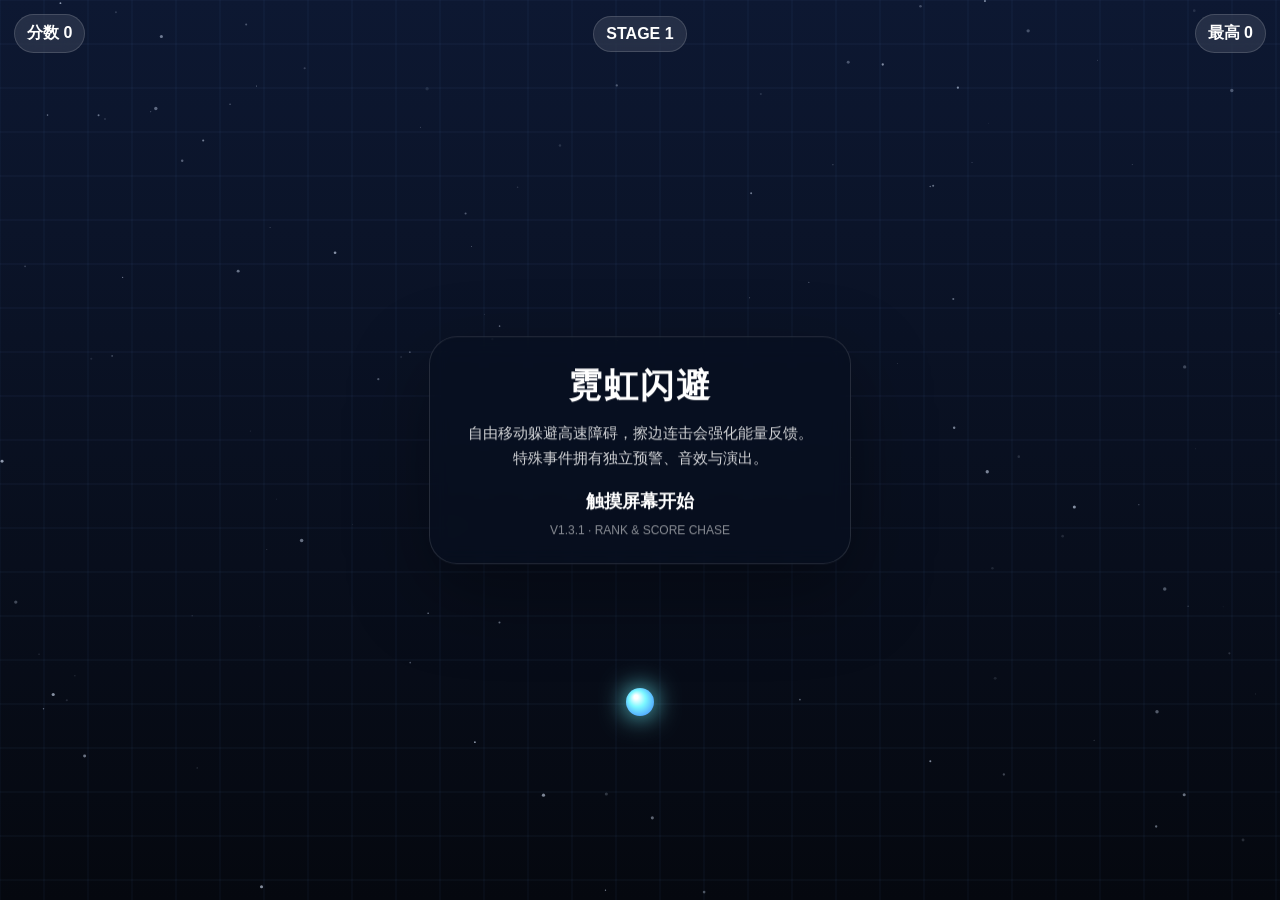
==== commit f983cf3f: "Fix V1.3.1 side barrage patch structure and loader integrity" ====
--- a/index.html
+++ b/index.html
@@ -1 +1 @@
-<!doctype html><meta charset="utf-8"><meta name="viewport" content="width=device-width,initial-scale=1,maximum-scale=1,user-scalable=no,viewport-fit=cover"><title>霓虹闪避 V1.3.1</title><body style="margin:0;background:#07101d"><script>(async()=>{try{const ps=["v11/p1.txt","v11/p2.txt","v11/p3.txt","v11/p4.txt","v11/p5.txt","v11/p6.txt","v11/p7.txt","v11/p8.txt"];let h=(await Promise.all(ps.map(p=>fetch(p+'?v=130').then(r=>{if(!r.ok)throw Error('HTTP '+r.status+' '+p);return r.text()})))).join('');const patches=[["<title>霓虹闪避 V1.1</title>","<title>霓虹闪避 V1.3.1</title>"],["V1.1 · PATTERN LANGUAGE","V1.2 · RISK & SHIELD"],["#pauseBtn{position:fixed;z-index:50;top:max(14px,env(safe-area-inset-top));left:50%;transform:translateX(-50%);","#pauseBtn{position:fixed;z-index:50;top:max(68px,calc(env(safe-area-inset-top) + 54px));right:14px;left:auto;transform:none;"],["stage=1,stageFlash=0,patternCount=0,blocks=[]","stage=1,stageFlash=0,patternCount=0,shieldEnergy=0,shieldReady=false,invuln=0,blocks=[]"],["else if(name==='death'){tone(210,.14,'sawtooth',.04,-120);tone(120,.22,'square',.024,-60,.06)}","else if(name==='shieldReady'){tone(620,.08,'sine',.028,220);tone(920,.12,'triangle',.024,180,.06)}\n  else if(name==='shieldBreak'){tone(260,.09,'square',.04,-80);tone(120,.18,'sawtooth',.032,-45,.03)}\n  else if(name==='death'){tone(210,.14,'sawtooth',.04,-120);tone(120,.22,'square',.024,-60,.06)}"],["stage=1;stageFlash=0;patternCount=0;syncStageUI();","stage=1;stageFlash=0;patternCount=0;shieldEnergy=0;shieldReady=false;invuln=0;syncStageUI();"],["function startEvent(kind){for(const b of blocks)","function startEvent(kind){if(machine.state!==STATE.NORMAL||machine.type)return;for(const b of blocks)"],["function rewardEvent(label){if(machine.rewarded)return;machine.rewarded=true;let add=45;","function rewardEvent(label){if(machine.rewarded)return;machine.rewarded=true;for(let i=blocks.length-1;i>=0;i--){if(blocks[i].event){release('block',blocks[i]);blocks.splice(i,1)}}warnings.length=0;let add=45;"],["function graze(b){if(b.grazed)return;b.grazed=true;grazeCount++;combo++;maxCombo=Math.max(maxCombo,combo);comboTimer=2.15;let add=(b.type==='star'?18:(b.event?15:10))+Math.min(combo-1,10)*3;bonus+=add;","function chargeShield(b){if(shieldReady)return;let gain=(b.type==='star'||b.event)?30:20;shieldEnergy=Math.min(100,shieldEnergy+gain);if(shieldEnergy>=100){shieldEnergy=100;shieldReady=true;texts.push({x:p.x,y:p.y-52,t:'SHIELD READY',life:1.05,max:1.05,big:true});burst(p.x,p.y,22);addRing(p.x,p.y,p.r+10,.6,1.5);sfx('shieldReady');shake(.12,4.5);if(navigator.vibrate)try{navigator.vibrate([18,28,32])}catch(e){}}}\nfunction breakShield(b,i){shieldReady=false;shieldEnergy=0;invuln=.6;flash=.3;combo=0;comboTimer=0;comboHud.style.opacity='0';burst(p.x,p.y,28);addRing(p.x,p.y,p.r+12,.65,1.8);texts.push({x:p.x,y:p.y-36,t:'SHIELD BREAK',life:1.0,max:1.0,big:true});sfx('shieldBreak');shake(.2,8);if(navigator.vibrate)try{navigator.vibrate([30,24,55])}catch(e){};release('block',b);blocks.splice(i,1)}\nfunction graze(b){if(b.grazed)return;b.grazed=true;grazeCount++;combo++;maxCombo=Math.max(maxCombo,combo);comboTimer=2.15;chargeShield(b);let add=(b.type==='star'?18:(b.event?15:10))+Math.min(combo-1,10)*3;bonus+=add;"],["function update(dt){time+=dt*1000;applyStageProgress();updateQuality(dt);","function update(dt){time+=dt*1000;applyStageProgress();updateQuality(dt);if(invuln>0)invuln=Math.max(0,invuln-dt);"],["for(let i=warnings.length-1;i>=0;i--)warnings[i].life=Math.max(0,warnings[i].life-dt);","for(let i=warnings.length-1;i>=0;i--){warnings[i].life-=dt;if(warnings[i].life<=0)warnings.splice(i,1)}"],["let hd=hitDist(b);if(hd<p.r){endGame();return}","let hd=hitDist(b);if(hd<p.r&&invuln<=0){if(shieldReady){breakShield(b,i);continue}else{endGame();return}}"],["if(nearDanger>.02){ctx.strokeStyle='rgba(160,255,255,'+(nearDanger*.55)+')';ctx.lineWidth=2;ctx.beginPath();ctx.arc(0,0,p.r+8+nearDanger*4,0,Math.PI*2);ctx.stroke()}ctx.shadowColor=flash>0?'#fff':'#6ff8ff';","if(nearDanger>.02){ctx.strokeStyle='rgba(160,255,255,'+(nearDanger*.55)+')';ctx.lineWidth=2;ctx.beginPath();ctx.arc(0,0,p.r+8+nearDanger*4,0,Math.PI*2);ctx.stroke()}if(shieldEnergy>0||shieldReady){ctx.save();ctx.rotate(-Math.PI/2);ctx.strokeStyle=shieldReady?'rgba(175,255,255,.98)':'rgba(105,235,255,.82)';ctx.lineWidth=shieldReady?4:3;ctx.shadowColor='#7cf8ff';ctx.shadowBlur=(shieldReady?24:12)*quality;ctx.beginPath();ctx.arc(0,0,p.r+17,0,Math.PI*2*(shieldReady?1:shieldEnergy/100));ctx.stroke();ctx.restore()}if(invuln>0){ctx.globalAlpha=.45+.45*Math.abs(Math.sin(time*.045))}ctx.shadowColor=flash>0?'#fff':'#6ff8ff';"],["'\\nPOOL B '+pools.block.length+'  P '+pools.particle.length+'  CLEAR '+eventClears","'\\nPOOL B '+pools.block.length+'  P '+pools.particle.length+'  CLEAR '+eventClears+'\\nSHIELD '+shieldEnergy+'% '+(shieldReady?'READY':'')"],["function endGame(){if(dead)return;dead=true;started=false;pauseBtn.style.display='none';comboHud.style.opacity='0';shake(.22,12);sfx('death');addRing(p.x,p.y,p.r+8,.5,1.5);if(score>best){best=score;bestEl.textContent=best;try{localStorage.setItem('neonBest',best)}catch(e){}}center.style.display='block';center.innerHTML='<div id=\"title\">撞到了</div><div id=\"text\">本局 <b>'+score+'</b> 分<br>生存 '+(time/1000).toFixed(1)+' 秒<br>擦边 '+grazeCount+' 次 · 最高 COMBO ×'+maxCombo+'<br>事件通过 '+eventClears+' 次 · 连胜 ×'+eventStreak+'<br>流星 '+meteorClears+' · 横扫 '+sideClears+'<br>事件奖励 +'+bonus+'</div><div id=\"hint\">点一下重新开始</div><div id=\"tip\">V1.2 · RISK & SHIELD</div>';if(navigator.vibrate)try{navigator.vibrate([28,28,72])}catch(e){}}","function endGame(){if(dead)return;dead=true;started=false;pauseBtn.style.display='none';comboHud.style.opacity='0';rankHud.style.opacity='0';shake(.22,12);sfx('death');addRing(p.x,p.y,p.r+8,.5,1.5);let finalRank=calcRank(),newBest=false;if(score>best){best=score;bestEl.textContent=best;newBest=true}if(rankIndex(finalRank)>rankIndex(bestRank)){bestRank=finalRank;newBest=true}if(stage>bestStage){bestStage=stage;newBest=true}if(maxCombo>bestComboRecord){bestComboRecord=maxCombo;newBest=true}try{localStorage.setItem('neonBest',best);localStorage.setItem('neonBestRank',bestRank);localStorage.setItem('neonBestStage',bestStage);localStorage.setItem('neonBestCombo',bestComboRecord)}catch(e){}center.style.display='block';center.innerHTML='<div id=\"title\">本局评级</div><div class=\"rankBig\">'+finalRank+'</div><div id=\"text\">分数 <b>'+score+'</b> · 最高 STAGE <b>'+stage+'</b><br>擦边 '+grazeCount+' · 最大 COMBO ×'+maxCombo+'<br>事件通过 '+eventClears+' · 护盾充满 '+shieldCharges+' · 爆盾 '+shieldBreaks+'<br><span style=\"opacity:.68\">个人纪录：'+best+' 分 · '+bestRank+' · STAGE '+bestStage+' · COMBO '+bestComboRecord+'</span>'+(newBest?'<br><b style=\"color:#aefaff\">NEW BEST</b>':'')+'</div><div id=\"hint\">触摸重新挑战</div><div id=\"tip\">V1.3.1 · RANK & SCORE CHASE</div>';if(navigator.vibrate)try{navigator.vibrate([28,28,72])}catch(e){}}"],["V1.2 · RISK & SHIELD","V1.3.1 · RANK & SCORE CHASE"],["#comboHud{position:absolute;top:max(66px,calc(env(safe-area-inset-top) + 60px));left:50%;transform:translateX(-50%) scale(.9);font-weight:900;font-size:18px;opacity:0;text-shadow:0 0 18px #7cf8ff,0 0 38px rgba(124,248,255,.6)}","#comboHud{position:absolute;top:max(66px,calc(env(safe-area-inset-top) + 60px));left:50%;transform:translateX(-50%) scale(.9);font-weight:900;font-size:18px;opacity:0;text-shadow:0 0 18px #7cf8ff,0 0 38px rgba(124,248,255,.6)}#rankHud{position:absolute;top:max(68px,calc(env(safe-area-inset-top) + 58px));left:14px;padding:6px 9px;border-radius:10px;background:rgba(7,16,29,.52);border:1px solid rgba(130,245,255,.18);font:800 11px/1.2 ui-monospace,SFMono-Regular,Menlo,monospace;letter-spacing:.7px;color:#bafaff;opacity:0;transition:opacity .2s;backdrop-filter:blur(8px)}.rankBig{font-size:72px;font-weight:1000;line-height:.9;letter-spacing:2px;margin:8px 0 14px;text-shadow:0 0 22px #7cf8ff,0 0 52px rgba(124,248,255,.45)}"],["<div id=\"comboHud\"></div><div id=\"eventHud\">","<div id=\"comboHud\"></div><div id=\"rankHud\"></div><div id=\"eventHud\">"],["eventTitle=document.getElementById('eventTitle'),eventSub=document.getElementById('eventSub'),debugEl=document.getElementById('debug');","eventTitle=document.getElementById('eventTitle'),eventSub=document.getElementById('eventSub'),rankHud=document.getElementById('rankHud'),debugEl=document.getElementById('debug');"],["stage=1,stageFlash=0,patternCount=0,shieldEnergy=0,shieldReady=false,invuln=0,blocks=[]","stage=1,stageFlash=0,patternCount=0,shieldEnergy=0,shieldReady=false,invuln=0,shieldCharges=0,shieldBreaks=0,currentRank='C',bestRank='C',bestStage=1,bestComboRecord=0,blocks=[]"],["try{best=+localStorage.getItem('neonBest')||0}catch(e){}bestEl.textContent=best;debugEl.style.display=DEBUG?'block':'none';","try{best=+localStorage.getItem('neonBest')||0;bestRank=localStorage.getItem('neonBestRank')||'C';bestStage=+localStorage.getItem('neonBestStage')||1;bestComboRecord=+localStorage.getItem('neonBestCombo')||0}catch(e){}bestEl.textContent=best;debugEl.style.display=DEBUG?'block':'none';\nconst RANKS=['C','B','A','S','S+'],RANK_MIN=[0,520,1050,1750,2700];\nfunction performanceScore(){return score+grazeCount*22+maxCombo*14+eventClears*75+(stage-1)*120+shieldCharges*35+shieldBreaks*45}\nfunction calcRank(v=performanceScore()){let r='C';for(let i=0;i<RANK_MIN.length;i++)if(v>=RANK_MIN[i])r=RANKS[i];return r}\nfunction rankIndex(r){return Math.max(0,RANKS.indexOf(r))}\nfunction updateRankHud(){if(stage<2){rankHud.style.opacity='0';return}let v=performanceScore(),r=calcRank(v),i=rankIndex(r),next=i<RANKS.length-1?RANKS[i+1]:null;currentRank=r;rankHud.style.opacity='1';rankHud.textContent=next?'RANK '+r+' · '+Math.max(0,RANK_MIN[i+1]-v)+' → '+next:'RANK S+ · PEAK'}"],["stage=1;stageFlash=0;patternCount=0;shieldEnergy=0;shieldReady=false;invuln=0;syncStageUI();","stage=1;stageFlash=0;patternCount=0;shieldEnergy=0;shieldReady=false;invuln=0;shieldCharges=0;shieldBreaks=0;currentRank='C';rankHud.style.opacity='0';syncStageUI();"],["shieldEnergy=100;shieldReady=true;texts.push","shieldEnergy=100;shieldReady=true;shieldCharges++;texts.push"],["function breakShield(b,i){shieldReady=false;shieldEnergy=0;invuln=.6;","function breakShield(b,i){shieldReady=false;shieldEnergy=0;shieldBreaks++;invuln=.6;"],["score=Math.floor(time/90)+bonus;scoreEl.textContent=score;if(DEBUG)","score=Math.floor(time/90)+bonus;scoreEl.textContent=score;updateRankHud();if(DEBUG)"],["+'\\nSHIELD '+shieldEnergy+'% '+(shieldReady?'READY':'')","+'\\nSHIELD '+shieldEnergy+'% '+(shieldReady?'READY':'')+'\\nRANK '+currentRank+' PERF '+performanceScore()",[["}else{machine.max=5.8;","}else{machine.max=7.2;"],["if(machine.type===EVENT.SIDE){if(machine.state===STATE.WARNING&&machine.phase===0&&machine.t>=.98){spawnSideShot(machine.data.firstSide||'left','low');warnings.length=0;transition(STATE.ACTIVE);machine.phase=1;shake(.08,3);return}if(machine.state===STATE.ACTIVE&&machine.phase===1&&machine.t>=.62){machine.data.secondSide=Math.random()<.5?'left':'right';warnings=[{type:'side',side:machine.data.secondSide,band:'high',life:1.02,max:1.02}];machine.phase=2;machine.t=0;return}if(machine.state===STATE.ACTIVE&&machine.phase===2&&machine.t>=.96){spawnSideShot(machine.data.secondSide||'right','high');warnings.length=0;machine.phase=3;machine.t=0;shake(.08,3);return}if(machine.state===STATE.ACTIVE&&machine.phase===3&&machine.t>=1.2)rewardEvent('BARRAGE CLEAR')}","if(machine.type===EVENT.SIDE){let lowTimes=stage>=4?[0,.14,.39]:stage===3?[0,.20,.50]:stage===2?[0,.28,.66]:[0,.36,.82],highTimes=stage>=4?[0,.19,.45]:stage===3?[0,.25,.58]:stage===2?[0,.32,.72]:[0,.40,.88];if(machine.state===STATE.WARNING&&machine.phase===0&&machine.t>=.98){warnings.length=0;transition(STATE.ACTIVE);machine.phase=1;machine.data.volley=0;machine.t=0;return}if(machine.state===STATE.ACTIVE&&machine.phase===1){let n=machine.data.volley||0;if(n<3&&machine.t>=lowTimes[n]){spawnSideShot(machine.data.firstSide||'left','low');machine.data.volley=n+1;shake(.055,2.5);return}if(n>=3&&machine.t>=lowTimes[2]+.62){machine.data.secondSide=Math.random()<.5?'left':'right';warnings=[{type:'side',side:machine.data.secondSide,band:'high',life:1.02,max:1.02}];machine.phase=2;machine.t=0;return}}if(machine.state===STATE.ACTIVE&&machine.phase===2&&machine.t>=.96){warnings.length=0;machine.phase=3;machine.data.volley=0;machine.t=0;return}if(machine.state===STATE.ACTIVE&&machine.phase===3){let n=machine.data.volley||0;if(n<3&&machine.t>=highTimes[n]){spawnSideShot(machine.data.secondSide||'right','high');machine.data.volley=n+1;shake(.055,2.5);return}if(n>=3&&machine.t>=highTimes[2]+1.0)rewardEvent('BARRAGE CLEAR')}}"]]]];for(const [a,b] of patches){if(!h.includes(a))throw Error('PATCH MISS '+a.slice(0,36));h=h.replaceAll(a,b)}if(!h.includes('function begin(')||!h.includes('requestAnimationFrame(frame)')||!h.includes('touchstart')||!h.includes('function chargeShield')||!h.includes('function breakShield')||!h.includes('V1.3.1 · RANK & SCORE CHASE')||!h.includes('right:14px;left:auto;transform:none')||!h.includes('function calcRank')||!h.includes('function updateRankHud')||!h.includes('id=\"rankHud\"')||!h.includes('lowTimes=stage>=4?[0,.14,.39]')||!h.includes('machine.max=7.2'))throw Error('V1.3.1 INTEGRITY CHECK FAILED');document.open();document.write(h);document.close()}catch(e){document.body.innerHTML='<pre style="color:white;padding:20px;font:16px monospace">LOAD ERROR '+e.message+'</pre>'}})()</script>+<!doctype html><meta charset="utf-8"><meta name="viewport" content="width=device-width,initial-scale=1,maximum-scale=1,user-scalable=no,viewport-fit=cover"><title>霓虹闪避 V1.3.1</title><body style="margin:0;background:#07101d"><script>(async()=>{try{const ps=["v11/p1.txt","v11/p2.txt","v11/p3.txt","v11/p4.txt","v11/p5.txt","v11/p6.txt","v11/p7.txt","v11/p8.txt"];let h=(await Promise.all(ps.map(p=>fetch(p+'?v=130').then(r=>{if(!r.ok)throw Error('HTTP '+r.status+' '+p);return r.text()})))).join('');const patches=[["<title>霓虹闪避 V1.1</title>","<title>霓虹闪避 V1.3.1</title>"],["V1.1 · PATTERN LANGUAGE","V1.2 · RISK & SHIELD"],["#pauseBtn{position:fixed;z-index:50;top:max(14px,env(safe-area-inset-top));left:50%;transform:translateX(-50%);","#pauseBtn{position:fixed;z-index:50;top:max(68px,calc(env(safe-area-inset-top) + 54px));right:14px;left:auto;transform:none;"],["stage=1,stageFlash=0,patternCount=0,blocks=[]","stage=1,stageFlash=0,patternCount=0,shieldEnergy=0,shieldReady=false,invuln=0,blocks=[]"],["else if(name==='death'){tone(210,.14,'sawtooth',.04,-120);tone(120,.22,'square',.024,-60,.06)}","else if(name==='shieldReady'){tone(620,.08,'sine',.028,220);tone(920,.12,'triangle',.024,180,.06)}\n  else if(name==='shieldBreak'){tone(260,.09,'square',.04,-80);tone(120,.18,'sawtooth',.032,-45,.03)}\n  else if(name==='death'){tone(210,.14,'sawtooth',.04,-120);tone(120,.22,'square',.024,-60,.06)}"],["stage=1;stageFlash=0;patternCount=0;syncStageUI();","stage=1;stageFlash=0;patternCount=0;shieldEnergy=0;shieldReady=false;invuln=0;syncStageUI();"],["function startEvent(kind){for(const b of blocks)","function startEvent(kind){if(machine.state!==STATE.NORMAL||machine.type)return;for(const b of blocks)"],["function rewardEvent(label){if(machine.rewarded)return;machine.rewarded=true;let add=45;","function rewardEvent(label){if(machine.rewarded)return;machine.rewarded=true;for(let i=blocks.length-1;i>=0;i--){if(blocks[i].event){release('block',blocks[i]);blocks.splice(i,1)}}warnings.length=0;let add=45;"],["function graze(b){if(b.grazed)return;b.grazed=true;grazeCount++;combo++;maxCombo=Math.max(maxCombo,combo);comboTimer=2.15;let add=(b.type==='star'?18:(b.event?15:10))+Math.min(combo-1,10)*3;bonus+=add;","function chargeShield(b){if(shieldReady)return;let gain=(b.type==='star'||b.event)?30:20;shieldEnergy=Math.min(100,shieldEnergy+gain);if(shieldEnergy>=100){shieldEnergy=100;shieldReady=true;texts.push({x:p.x,y:p.y-52,t:'SHIELD READY',life:1.05,max:1.05,big:true});burst(p.x,p.y,22);addRing(p.x,p.y,p.r+10,.6,1.5);sfx('shieldReady');shake(.12,4.5);if(navigator.vibrate)try{navigator.vibrate([18,28,32])}catch(e){}}}\nfunction breakShield(b,i){shieldReady=false;shieldEnergy=0;invuln=.6;flash=.3;combo=0;comboTimer=0;comboHud.style.opacity='0';burst(p.x,p.y,28);addRing(p.x,p.y,p.r+12,.65,1.8);texts.push({x:p.x,y:p.y-36,t:'SHIELD BREAK',life:1.0,max:1.0,big:true});sfx('shieldBreak');shake(.2,8);if(navigator.vibrate)try{navigator.vibrate([30,24,55])}catch(e){};release('block',b);blocks.splice(i,1)}\nfunction graze(b){if(b.grazed)return;b.grazed=true;grazeCount++;combo++;maxCombo=Math.max(maxCombo,combo);comboTimer=2.15;chargeShield(b);let add=(b.type==='star'?18:(b.event?15:10))+Math.min(combo-1,10)*3;bonus+=add;"],["function update(dt){time+=dt*1000;applyStageProgress();updateQuality(dt);","function update(dt){time+=dt*1000;applyStageProgress();updateQuality(dt);if(invuln>0)invuln=Math.max(0,invuln-dt);"],["for(let i=warnings.length-1;i>=0;i--)warnings[i].life=Math.max(0,warnings[i].life-dt);","for(let i=warnings.length-1;i>=0;i--){warnings[i].life-=dt;if(warnings[i].life<=0)warnings.splice(i,1)}"],["let hd=hitDist(b);if(hd<p.r){endGame();return}","let hd=hitDist(b);if(hd<p.r&&invuln<=0){if(shieldReady){breakShield(b,i);continue}else{endGame();return}}"],["if(nearDanger>.02){ctx.strokeStyle='rgba(160,255,255,'+(nearDanger*.55)+')';ctx.lineWidth=2;ctx.beginPath();ctx.arc(0,0,p.r+8+nearDanger*4,0,Math.PI*2);ctx.stroke()}ctx.shadowColor=flash>0?'#fff':'#6ff8ff';","if(nearDanger>.02){ctx.strokeStyle='rgba(160,255,255,'+(nearDanger*.55)+')';ctx.lineWidth=2;ctx.beginPath();ctx.arc(0,0,p.r+8+nearDanger*4,0,Math.PI*2);ctx.stroke()}if(shieldEnergy>0||shieldReady){ctx.save();ctx.rotate(-Math.PI/2);ctx.strokeStyle=shieldReady?'rgba(175,255,255,.98)':'rgba(105,235,255,.82)';ctx.lineWidth=shieldReady?4:3;ctx.shadowColor='#7cf8ff';ctx.shadowBlur=(shieldReady?24:12)*quality;ctx.beginPath();ctx.arc(0,0,p.r+17,0,Math.PI*2*(shieldReady?1:shieldEnergy/100));ctx.stroke();ctx.restore()}if(invuln>0){ctx.globalAlpha=.45+.45*Math.abs(Math.sin(time*.045))}ctx.shadowColor=flash>0?'#fff':'#6ff8ff';"],["'\\nPOOL B '+pools.block.length+'  P '+pools.particle.length+'  CLEAR '+eventClears","'\\nPOOL B '+pools.block.length+'  P '+pools.particle.length+'  CLEAR '+eventClears+'\\nSHIELD '+shieldEnergy+'% '+(shieldReady?'READY':'')"],["function endGame(){if(dead)return;dead=true;started=false;pauseBtn.style.display='none';comboHud.style.opacity='0';shake(.22,12);sfx('death');addRing(p.x,p.y,p.r+8,.5,1.5);if(score>best){best=score;bestEl.textContent=best;try{localStorage.setItem('neonBest',best)}catch(e){}}center.style.display='block';center.innerHTML='<div id=\"title\">撞到了</div><div id=\"text\">本局 <b>'+score+'</b> 分<br>生存 '+(time/1000).toFixed(1)+' 秒<br>擦边 '+grazeCount+' 次 · 最高 COMBO ×'+maxCombo+'<br>事件通过 '+eventClears+' 次 · 连胜 ×'+eventStreak+'<br>流星 '+meteorClears+' · 横扫 '+sideClears+'<br>事件奖励 +'+bonus+'</div><div id=\"hint\">点一下重新开始</div><div id=\"tip\">V1.2 · RISK & SHIELD</div>';if(navigator.vibrate)try{navigator.vibrate([28,28,72])}catch(e){}}","function endGame(){if(dead)return;dead=true;started=false;pauseBtn.style.display='none';comboHud.style.opacity='0';rankHud.style.opacity='0';shake(.22,12);sfx('death');addRing(p.x,p.y,p.r+8,.5,1.5);let finalRank=calcRank(),newBest=false;if(score>best){best=score;bestEl.textContent=best;newBest=true}if(rankIndex(finalRank)>rankIndex(bestRank)){bestRank=finalRank;newBest=true}if(stage>bestStage){bestStage=stage;newBest=true}if(maxCombo>bestComboRecord){bestComboRecord=maxCombo;newBest=true}try{localStorage.setItem('neonBest',best);localStorage.setItem('neonBestRank',bestRank);localStorage.setItem('neonBestStage',bestStage);localStorage.setItem('neonBestCombo',bestComboRecord)}catch(e){}center.style.display='block';center.innerHTML='<div id=\"title\">本局评级</div><div class=\"rankBig\">'+finalRank+'</div><div id=\"text\">分数 <b>'+score+'</b> · 最高 STAGE <b>'+stage+'</b><br>擦边 '+grazeCount+' · 最大 COMBO ×'+maxCombo+'<br>事件通过 '+eventClears+' · 护盾充满 '+shieldCharges+' · 爆盾 '+shieldBreaks+'<br><span style=\"opacity:.68\">个人纪录：'+best+' 分 · '+bestRank+' · STAGE '+bestStage+' · COMBO '+bestComboRecord+'</span>'+(newBest?'<br><b style=\"color:#aefaff\">NEW BEST</b>':'')+'</div><div id=\"hint\">触摸重新挑战</div><div id=\"tip\">V1.3.1 · RANK & SCORE CHASE</div>';if(navigator.vibrate)try{navigator.vibrate([28,28,72])}catch(e){}}"],["V1.2 · RISK & SHIELD","V1.3.1 · RANK & SCORE CHASE"],["#comboHud{position:absolute;top:max(66px,calc(env(safe-area-inset-top) + 60px));left:50%;transform:translateX(-50%) scale(.9);font-weight:900;font-size:18px;opacity:0;text-shadow:0 0 18px #7cf8ff,0 0 38px rgba(124,248,255,.6)}","#comboHud{position:absolute;top:max(66px,calc(env(safe-area-inset-top) + 60px));left:50%;transform:translateX(-50%) scale(.9);font-weight:900;font-size:18px;opacity:0;text-shadow:0 0 18px #7cf8ff,0 0 38px rgba(124,248,255,.6)}#rankHud{position:absolute;top:max(68px,calc(env(safe-area-inset-top) + 58px));left:14px;padding:6px 9px;border-radius:10px;background:rgba(7,16,29,.52);border:1px solid rgba(130,245,255,.18);font:800 11px/1.2 ui-monospace,SFMono-Regular,Menlo,monospace;letter-spacing:.7px;color:#bafaff;opacity:0;transition:opacity .2s;backdrop-filter:blur(8px)}.rankBig{font-size:72px;font-weight:1000;line-height:.9;letter-spacing:2px;margin:8px 0 14px;text-shadow:0 0 22px #7cf8ff,0 0 52px rgba(124,248,255,.45)}"],["<div id=\"comboHud\"></div><div id=\"eventHud\">","<div id=\"comboHud\"></div><div id=\"rankHud\"></div><div id=\"eventHud\">"],["eventTitle=document.getElementById('eventTitle'),eventSub=document.getElementById('eventSub'),debugEl=document.getElementById('debug');","eventTitle=document.getElementById('eventTitle'),eventSub=document.getElementById('eventSub'),rankHud=document.getElementById('rankHud'),debugEl=document.getElementById('debug');"],["stage=1,stageFlash=0,patternCount=0,shieldEnergy=0,shieldReady=false,invuln=0,blocks=[]","stage=1,stageFlash=0,patternCount=0,shieldEnergy=0,shieldReady=false,invuln=0,shieldCharges=0,shieldBreaks=0,currentRank='C',bestRank='C',bestStage=1,bestComboRecord=0,blocks=[]"],["try{best=+localStorage.getItem('neonBest')||0}catch(e){}bestEl.textContent=best;debugEl.style.display=DEBUG?'block':'none';","try{best=+localStorage.getItem('neonBest')||0;bestRank=localStorage.getItem('neonBestRank')||'C';bestStage=+localStorage.getItem('neonBestStage')||1;bestComboRecord=+localStorage.getItem('neonBestCombo')||0}catch(e){}bestEl.textContent=best;debugEl.style.display=DEBUG?'block':'none';\nconst RANKS=['C','B','A','S','S+'],RANK_MIN=[0,520,1050,1750,2700];\nfunction performanceScore(){return score+grazeCount*22+maxCombo*14+eventClears*75+(stage-1)*120+shieldCharges*35+shieldBreaks*45}\nfunction calcRank(v=performanceScore()){let r='C';for(let i=0;i<RANK_MIN.length;i++)if(v>=RANK_MIN[i])r=RANKS[i];return r}\nfunction rankIndex(r){return Math.max(0,RANKS.indexOf(r))}\nfunction updateRankHud(){if(stage<2){rankHud.style.opacity='0';return}let v=performanceScore(),r=calcRank(v),i=rankIndex(r),next=i<RANKS.length-1?RANKS[i+1]:null;currentRank=r;rankHud.style.opacity='1';rankHud.textContent=next?'RANK '+r+' · '+Math.max(0,RANK_MIN[i+1]-v)+' → '+next:'RANK S+ · PEAK'}"],["stage=1;stageFlash=0;patternCount=0;shieldEnergy=0;shieldReady=false;invuln=0;syncStageUI();","stage=1;stageFlash=0;patternCount=0;shieldEnergy=0;shieldReady=false;invuln=0;shieldCharges=0;shieldBreaks=0;currentRank='C';rankHud.style.opacity='0';syncStageUI();"],["shieldEnergy=100;shieldReady=true;texts.push","shieldEnergy=100;shieldReady=true;shieldCharges++;texts.push"],["function breakShield(b,i){shieldReady=false;shieldEnergy=0;invuln=.6;","function breakShield(b,i){shieldReady=false;shieldEnergy=0;shieldBreaks++;invuln=.6;"],["score=Math.floor(time/90)+bonus;scoreEl.textContent=score;if(DEBUG)","score=Math.floor(time/90)+bonus;scoreEl.textContent=score;updateRankHud();if(DEBUG)"],["+'\\nSHIELD '+shieldEnergy+'% '+(shieldReady?'READY':'')","+'\\nSHIELD '+shieldEnergy+'% '+(shieldReady?'READY':'')+'\\nRANK '+currentRank+' PERF '+performanceScore()",[["}else{machine.max=5.8;","}else{machine.max=7.2;"],["if(machine.type===EVENT.SIDE){if(machine.state===STATE.WARNING&&machine.phase===0&&machine.t>=.98){spawnSideShot(machine.data.firstSide||'left','low');warnings.length=0;transition(STATE.ACTIVE);machine.phase=1;shake(.08,3);return}if(machine.state===STATE.ACTIVE&&machine.phase===1&&machine.t>=.62){machine.data.secondSide=Math.random()<.5?'left':'right';warnings=[{type:'side',side:machine.data.secondSide,band:'high',life:1.02,max:1.02}];machine.phase=2;machine.t=0;return}if(machine.state===STATE.ACTIVE&&machine.phase===2&&machine.t>=.96){spawnSideShot(machine.data.secondSide||'right','high');warnings.length=0;machine.phase=3;machine.t=0;shake(.08,3);return}if(machine.state===STATE.ACTIVE&&machine.phase===3&&machine.t>=1.2)rewardEvent('BARRAGE CLEAR')}","if(machine.type===EVENT.SIDE){let lowTimes=stage>=4?[0,.14,.39]:stage===3?[0,.20,.50]:stage===2?[0,.28,.66]:[0,.36,.82],highTimes=stage>=4?[0,.19,.45]:stage===3?[0,.25,.58]:stage===2?[0,.32,.72]:[0,.40,.88];if(machine.state===STATE.WARNING&&machine.phase===0&&machine.t>=.98){warnings.length=0;transition(STATE.ACTIVE);machine.phase=1;machine.data.volley=0;machine.t=0;return}if(machine.state===STATE.ACTIVE&&machine.phase===1){let n=machine.data.volley||0;if(n<3&&machine.t>=lowTimes[n]){spawnSideShot(machine.data.firstSide||'left','low');machine.data.volley=n+1;shake(.055,2.5);return}if(n>=3&&machine.t>=lowTimes[2]+.62){machine.data.secondSide=Math.random()<.5?'left':'right';warnings=[{type:'side',side:machine.data.secondSide,band:'high',life:1.02,max:1.02}];machine.phase=2;machine.t=0;return}}if(machine.state===STATE.ACTIVE&&machine.phase===2&&machine.t>=.96){warnings.length=0;machine.phase=3;machine.data.volley=0;machine.t=0;return}if(machine.state===STATE.ACTIVE&&machine.phase===3){let n=machine.data.volley||0;if(n<3&&machine.t>=highTimes[n]){spawnSideShot(machine.data.secondSide||'right','high');machine.data.volley=n+1;shake(.055,2.5);return}if(n>=3&&machine.t>=highTimes[2]+1.0)rewardEvent('BARRAGE CLEAR')}}"]]],["}else{machine.max=5.8;","}else{machine.max=7.2;"],["if(machine.type===EVENT.SIDE){if(machine.state===STATE.WARNING&&machine.phase===0&&machine.t>=.98){spawnSideShot(machine.data.firstSide||'left','low');warnings.length=0;transition(STATE.ACTIVE);machine.phase=1;shake(.08,3);return}if(machine.state===STATE.ACTIVE&&machine.phase===1&&machine.t>=.62){machine.data.secondSide=Math.random()<.5?'left':'right';warnings=[{type:'side',side:machine.data.secondSide,band:'high',life:1.02,max:1.02}];machine.phase=2;machine.t=0;return}if(machine.state===STATE.ACTIVE&&machine.phase===2&&machine.t>=.96){spawnSideShot(machine.data.secondSide||'right','high');warnings.length=0;machine.phase=3;machine.t=0;shake(.08,3);return}if(machine.state===STATE.ACTIVE&&machine.phase===3&&machine.t>=1.2)rewardEvent('BARRAGE CLEAR')}","if(machine.type===EVENT.SIDE){let lowTimes=stage>=4?[0,.14,.39]:stage===3?[0,.20,.50]:stage===2?[0,.28,.66]:[0,.36,.82],highTimes=stage>=4?[0,.19,.45]:stage===3?[0,.25,.58]:stage===2?[0,.32,.72]:[0,.40,.88];if(machine.state===STATE.WARNING&&machine.phase===0&&machine.t>=.98){warnings.length=0;transition(STATE.ACTIVE);machine.phase=1;machine.data.volley=0;machine.t=0;return}if(machine.state===STATE.ACTIVE&&machine.phase===1){let n=machine.data.volley||0;if(n<3&&machine.t>=lowTimes[n]){spawnSideShot(machine.data.firstSide||'left','low');machine.data.volley=n+1;shake(.055,2.5);return}if(n>=3&&machine.t>=lowTimes[2]+.62){machine.data.secondSide=Math.random()<.5?'left':'right';warnings=[{type:'side',side:machine.data.secondSide,band:'high',life:1.02,max:1.02}];machine.phase=2;machine.t=0;return}}if(machine.state===STATE.ACTIVE&&machine.phase===2&&machine.t>=.96){warnings.length=0;machine.phase=3;machine.data.volley=0;machine.t=0;return}if(machine.state===STATE.ACTIVE&&machine.phase===3){let n=machine.data.volley||0;if(n<3&&machine.t>=highTimes[n]){spawnSideShot(machine.data.secondSide||'right','high');machine.data.volley=n+1;shake(.055,2.5);return}if(n>=3&&machine.t>=highTimes[2]+1.0)rewardEvent('BARRAGE CLEAR')}}"]];for(const [a,b] of patches){if(!h.includes(a))throw Error('PATCH MISS '+a.slice(0,36));h=h.replaceAll(a,b)}if(!h.includes('function begin(')||!h.includes('requestAnimationFrame(frame)')||!h.includes('touchstart')||!h.includes('function chargeShield')||!h.includes('function breakShield')||!h.includes('V1.3.1 · RANK & SCORE CHASE')||!h.includes('right:14px;left:auto;transform:none')||!h.includes('function calcRank')||!h.includes('function updateRankHud')||!h.includes('id=\"rankHud\"')||!h.includes('lowTimes=stage>=4?[0,.14,.39]')||!h.includes('machine.max=7.2'))throw Error('V1.3.1 INTEGRITY CHECK FAILED');document.open();document.write(h);document.close()}catch(e){document.body.innerHTML='<pre style="color:white;padding:20px;font:16px monospace">LOAD ERROR '+e.message+'</pre>'}})()</script>
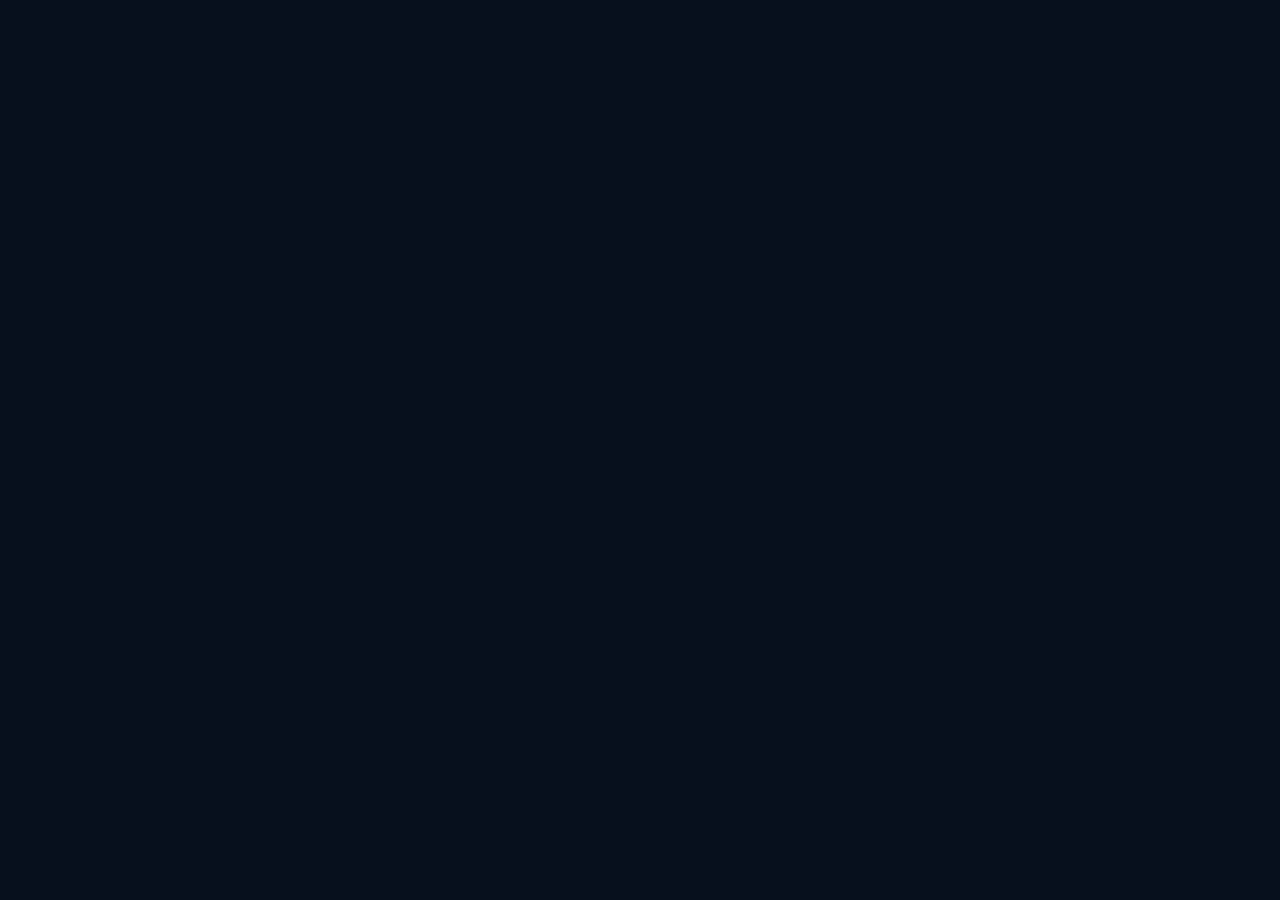
==== commit 2040f91d: "V1.3.2: add top-to-bottom row sweep and live best HUD" ====
--- a/index.html
+++ b/index.html
@@ -1 +1 @@
-<!doctype html><meta charset="utf-8"><meta name="viewport" content="width=device-width,initial-scale=1,maximum-scale=1,user-scalable=no,viewport-fit=cover"><title>霓虹闪避 V1.3.1</title><body style="margin:0;background:#07101d"><script>(async()=>{try{const ps=["v11/p1.txt","v11/p2.txt","v11/p3.txt","v11/p4.txt","v11/p5.txt","v11/p6.txt","v11/p7.txt","v11/p8.txt"];let h=(await Promise.all(ps.map(p=>fetch(p+'?v=130').then(r=>{if(!r.ok)throw Error('HTTP '+r.status+' '+p);return r.text()})))).join('');const patches=[["<title>霓虹闪避 V1.1</title>","<title>霓虹闪避 V1.3.1</title>"],["V1.1 · PATTERN LANGUAGE","V1.2 · RISK & SHIELD"],["#pauseBtn{position:fixed;z-index:50;top:max(14px,env(safe-area-inset-top));left:50%;transform:translateX(-50%);","#pauseBtn{position:fixed;z-index:50;top:max(68px,calc(env(safe-area-inset-top) + 54px));right:14px;left:auto;transform:none;"],["stage=1,stageFlash=0,patternCount=0,blocks=[]","stage=1,stageFlash=0,patternCount=0,shieldEnergy=0,shieldReady=false,invuln=0,blocks=[]"],["else if(name==='death'){tone(210,.14,'sawtooth',.04,-120);tone(120,.22,'square',.024,-60,.06)}","else if(name==='shieldReady'){tone(620,.08,'sine',.028,220);tone(920,.12,'triangle',.024,180,.06)}\n  else if(name==='shieldBreak'){tone(260,.09,'square',.04,-80);tone(120,.18,'sawtooth',.032,-45,.03)}\n  else if(name==='death'){tone(210,.14,'sawtooth',.04,-120);tone(120,.22,'square',.024,-60,.06)}"],["stage=1;stageFlash=0;patternCount=0;syncStageUI();","stage=1;stageFlash=0;patternCount=0;shieldEnergy=0;shieldReady=false;invuln=0;syncStageUI();"],["function startEvent(kind){for(const b of blocks)","function startEvent(kind){if(machine.state!==STATE.NORMAL||machine.type)return;for(const b of blocks)"],["function rewardEvent(label){if(machine.rewarded)return;machine.rewarded=true;let add=45;","function rewardEvent(label){if(machine.rewarded)return;machine.rewarded=true;for(let i=blocks.length-1;i>=0;i--){if(blocks[i].event){release('block',blocks[i]);blocks.splice(i,1)}}warnings.length=0;let add=45;"],["function graze(b){if(b.grazed)return;b.grazed=true;grazeCount++;combo++;maxCombo=Math.max(maxCombo,combo);comboTimer=2.15;let add=(b.type==='star'?18:(b.event?15:10))+Math.min(combo-1,10)*3;bonus+=add;","function chargeShield(b){if(shieldReady)return;let gain=(b.type==='star'||b.event)?30:20;shieldEnergy=Math.min(100,shieldEnergy+gain);if(shieldEnergy>=100){shieldEnergy=100;shieldReady=true;texts.push({x:p.x,y:p.y-52,t:'SHIELD READY',life:1.05,max:1.05,big:true});burst(p.x,p.y,22);addRing(p.x,p.y,p.r+10,.6,1.5);sfx('shieldReady');shake(.12,4.5);if(navigator.vibrate)try{navigator.vibrate([18,28,32])}catch(e){}}}\nfunction breakShield(b,i){shieldReady=false;shieldEnergy=0;invuln=.6;flash=.3;combo=0;comboTimer=0;comboHud.style.opacity='0';burst(p.x,p.y,28);addRing(p.x,p.y,p.r+12,.65,1.8);texts.push({x:p.x,y:p.y-36,t:'SHIELD BREAK',life:1.0,max:1.0,big:true});sfx('shieldBreak');shake(.2,8);if(navigator.vibrate)try{navigator.vibrate([30,24,55])}catch(e){};release('block',b);blocks.splice(i,1)}\nfunction graze(b){if(b.grazed)return;b.grazed=true;grazeCount++;combo++;maxCombo=Math.max(maxCombo,combo);comboTimer=2.15;chargeShield(b);let add=(b.type==='star'?18:(b.event?15:10))+Math.min(combo-1,10)*3;bonus+=add;"],["function update(dt){time+=dt*1000;applyStageProgress();updateQuality(dt);","function update(dt){time+=dt*1000;applyStageProgress();updateQuality(dt);if(invuln>0)invuln=Math.max(0,invuln-dt);"],["for(let i=warnings.length-1;i>=0;i--)warnings[i].life=Math.max(0,warnings[i].life-dt);","for(let i=warnings.length-1;i>=0;i--){warnings[i].life-=dt;if(warnings[i].life<=0)warnings.splice(i,1)}"],["let hd=hitDist(b);if(hd<p.r){endGame();return}","let hd=hitDist(b);if(hd<p.r&&invuln<=0){if(shieldReady){breakShield(b,i);continue}else{endGame();return}}"],["if(nearDanger>.02){ctx.strokeStyle='rgba(160,255,255,'+(nearDanger*.55)+')';ctx.lineWidth=2;ctx.beginPath();ctx.arc(0,0,p.r+8+nearDanger*4,0,Math.PI*2);ctx.stroke()}ctx.shadowColor=flash>0?'#fff':'#6ff8ff';","if(nearDanger>.02){ctx.strokeStyle='rgba(160,255,255,'+(nearDanger*.55)+')';ctx.lineWidth=2;ctx.beginPath();ctx.arc(0,0,p.r+8+nearDanger*4,0,Math.PI*2);ctx.stroke()}if(shieldEnergy>0||shieldReady){ctx.save();ctx.rotate(-Math.PI/2);ctx.strokeStyle=shieldReady?'rgba(175,255,255,.98)':'rgba(105,235,255,.82)';ctx.lineWidth=shieldReady?4:3;ctx.shadowColor='#7cf8ff';ctx.shadowBlur=(shieldReady?24:12)*quality;ctx.beginPath();ctx.arc(0,0,p.r+17,0,Math.PI*2*(shieldReady?1:shieldEnergy/100));ctx.stroke();ctx.restore()}if(invuln>0){ctx.globalAlpha=.45+.45*Math.abs(Math.sin(time*.045))}ctx.shadowColor=flash>0?'#fff':'#6ff8ff';"],["'\\nPOOL B '+pools.block.length+'  P '+pools.particle.length+'  CLEAR '+eventClears","'\\nPOOL B '+pools.block.length+'  P '+pools.particle.length+'  CLEAR '+eventClears+'\\nSHIELD '+shieldEnergy+'% '+(shieldReady?'READY':'')"],["function endGame(){if(dead)return;dead=true;started=false;pauseBtn.style.display='none';comboHud.style.opacity='0';shake(.22,12);sfx('death');addRing(p.x,p.y,p.r+8,.5,1.5);if(score>best){best=score;bestEl.textContent=best;try{localStorage.setItem('neonBest',best)}catch(e){}}center.style.display='block';center.innerHTML='<div id=\"title\">撞到了</div><div id=\"text\">本局 <b>'+score+'</b> 分<br>生存 '+(time/1000).toFixed(1)+' 秒<br>擦边 '+grazeCount+' 次 · 最高 COMBO ×'+maxCombo+'<br>事件通过 '+eventClears+' 次 · 连胜 ×'+eventStreak+'<br>流星 '+meteorClears+' · 横扫 '+sideClears+'<br>事件奖励 +'+bonus+'</div><div id=\"hint\">点一下重新开始</div><div id=\"tip\">V1.2 · RISK & SHIELD</div>';if(navigator.vibrate)try{navigator.vibrate([28,28,72])}catch(e){}}","function endGame(){if(dead)return;dead=true;started=false;pauseBtn.style.display='none';comboHud.style.opacity='0';rankHud.style.opacity='0';shake(.22,12);sfx('death');addRing(p.x,p.y,p.r+8,.5,1.5);let finalRank=calcRank(),newBest=false;if(score>best){best=score;bestEl.textContent=best;newBest=true}if(rankIndex(finalRank)>rankIndex(bestRank)){bestRank=finalRank;newBest=true}if(stage>bestStage){bestStage=stage;newBest=true}if(maxCombo>bestComboRecord){bestComboRecord=maxCombo;newBest=true}try{localStorage.setItem('neonBest',best);localStorage.setItem('neonBestRank',bestRank);localStorage.setItem('neonBestStage',bestStage);localStorage.setItem('neonBestCombo',bestComboRecord)}catch(e){}center.style.display='block';center.innerHTML='<div id=\"title\">本局评级</div><div class=\"rankBig\">'+finalRank+'</div><div id=\"text\">分数 <b>'+score+'</b> · 最高 STAGE <b>'+stage+'</b><br>擦边 '+grazeCount+' · 最大 COMBO ×'+maxCombo+'<br>事件通过 '+eventClears+' · 护盾充满 '+shieldCharges+' · 爆盾 '+shieldBreaks+'<br><span style=\"opacity:.68\">个人纪录：'+best+' 分 · '+bestRank+' · STAGE '+bestStage+' · COMBO '+bestComboRecord+'</span>'+(newBest?'<br><b style=\"color:#aefaff\">NEW BEST</b>':'')+'</div><div id=\"hint\">触摸重新挑战</div><div id=\"tip\">V1.3.1 · RANK & SCORE CHASE</div>';if(navigator.vibrate)try{navigator.vibrate([28,28,72])}catch(e){}}"],["V1.2 · RISK & SHIELD","V1.3.1 · RANK & SCORE CHASE"],["#comboHud{position:absolute;top:max(66px,calc(env(safe-area-inset-top) + 60px));left:50%;transform:translateX(-50%) scale(.9);font-weight:900;font-size:18px;opacity:0;text-shadow:0 0 18px #7cf8ff,0 0 38px rgba(124,248,255,.6)}","#comboHud{position:absolute;top:max(66px,calc(env(safe-area-inset-top) + 60px));left:50%;transform:translateX(-50%) scale(.9);font-weight:900;font-size:18px;opacity:0;text-shadow:0 0 18px #7cf8ff,0 0 38px rgba(124,248,255,.6)}#rankHud{position:absolute;top:max(68px,calc(env(safe-area-inset-top) + 58px));left:14px;padding:6px 9px;border-radius:10px;background:rgba(7,16,29,.52);border:1px solid rgba(130,245,255,.18);font:800 11px/1.2 ui-monospace,SFMono-Regular,Menlo,monospace;letter-spacing:.7px;color:#bafaff;opacity:0;transition:opacity .2s;backdrop-filter:blur(8px)}.rankBig{font-size:72px;font-weight:1000;line-height:.9;letter-spacing:2px;margin:8px 0 14px;text-shadow:0 0 22px #7cf8ff,0 0 52px rgba(124,248,255,.45)}"],["<div id=\"comboHud\"></div><div id=\"eventHud\">","<div id=\"comboHud\"></div><div id=\"rankHud\"></div><div id=\"eventHud\">"],["eventTitle=document.getElementById('eventTitle'),eventSub=document.getElementById('eventSub'),debugEl=document.getElementById('debug');","eventTitle=document.getElementById('eventTitle'),eventSub=document.getElementById('eventSub'),rankHud=document.getElementById('rankHud'),debugEl=document.getElementById('debug');"],["stage=1,stageFlash=0,patternCount=0,shieldEnergy=0,shieldReady=false,invuln=0,blocks=[]","stage=1,stageFlash=0,patternCount=0,shieldEnergy=0,shieldReady=false,invuln=0,shieldCharges=0,shieldBreaks=0,currentRank='C',bestRank='C',bestStage=1,bestComboRecord=0,blocks=[]"],["try{best=+localStorage.getItem('neonBest')||0}catch(e){}bestEl.textContent=best;debugEl.style.display=DEBUG?'block':'none';","try{best=+localStorage.getItem('neonBest')||0;bestRank=localStorage.getItem('neonBestRank')||'C';bestStage=+localStorage.getItem('neonBestStage')||1;bestComboRecord=+localStorage.getItem('neonBestCombo')||0}catch(e){}bestEl.textContent=best;debugEl.style.display=DEBUG?'block':'none';\nconst RANKS=['C','B','A','S','S+'],RANK_MIN=[0,520,1050,1750,2700];\nfunction performanceScore(){return score+grazeCount*22+maxCombo*14+eventClears*75+(stage-1)*120+shieldCharges*35+shieldBreaks*45}\nfunction calcRank(v=performanceScore()){let r='C';for(let i=0;i<RANK_MIN.length;i++)if(v>=RANK_MIN[i])r=RANKS[i];return r}\nfunction rankIndex(r){return Math.max(0,RANKS.indexOf(r))}\nfunction updateRankHud(){if(stage<2){rankHud.style.opacity='0';return}let v=performanceScore(),r=calcRank(v),i=rankIndex(r),next=i<RANKS.length-1?RANKS[i+1]:null;currentRank=r;rankHud.style.opacity='1';rankHud.textContent=next?'RANK '+r+' · '+Math.max(0,RANK_MIN[i+1]-v)+' → '+next:'RANK S+ · PEAK'}"],["stage=1;stageFlash=0;patternCount=0;shieldEnergy=0;shieldReady=false;invuln=0;syncStageUI();","stage=1;stageFlash=0;patternCount=0;shieldEnergy=0;shieldReady=false;invuln=0;shieldCharges=0;shieldBreaks=0;currentRank='C';rankHud.style.opacity='0';syncStageUI();"],["shieldEnergy=100;shieldReady=true;texts.push","shieldEnergy=100;shieldReady=true;shieldCharges++;texts.push"],["function breakShield(b,i){shieldReady=false;shieldEnergy=0;invuln=.6;","function breakShield(b,i){shieldReady=false;shieldEnergy=0;shieldBreaks++;invuln=.6;"],["score=Math.floor(time/90)+bonus;scoreEl.textContent=score;if(DEBUG)","score=Math.floor(time/90)+bonus;scoreEl.textContent=score;updateRankHud();if(DEBUG)"],["+'\\nSHIELD '+shieldEnergy+'% '+(shieldReady?'READY':'')","+'\\nSHIELD '+shieldEnergy+'% '+(shieldReady?'READY':'')+'\\nRANK '+currentRank+' PERF '+performanceScore()",[["}else{machine.max=5.8;","}else{machine.max=7.2;"],["if(machine.type===EVENT.SIDE){if(machine.state===STATE.WARNING&&machine.phase===0&&machine.t>=.98){spawnSideShot(machine.data.firstSide||'left','low');warnings.length=0;transition(STATE.ACTIVE);machine.phase=1;shake(.08,3);return}if(machine.state===STATE.ACTIVE&&machine.phase===1&&machine.t>=.62){machine.data.secondSide=Math.random()<.5?'left':'right';warnings=[{type:'side',side:machine.data.secondSide,band:'high',life:1.02,max:1.02}];machine.phase=2;machine.t=0;return}if(machine.state===STATE.ACTIVE&&machine.phase===2&&machine.t>=.96){spawnSideShot(machine.data.secondSide||'right','high');warnings.length=0;machine.phase=3;machine.t=0;shake(.08,3);return}if(machine.state===STATE.ACTIVE&&machine.phase===3&&machine.t>=1.2)rewardEvent('BARRAGE CLEAR')}","if(machine.type===EVENT.SIDE){let lowTimes=stage>=4?[0,.14,.39]:stage===3?[0,.20,.50]:stage===2?[0,.28,.66]:[0,.36,.82],highTimes=stage>=4?[0,.19,.45]:stage===3?[0,.25,.58]:stage===2?[0,.32,.72]:[0,.40,.88];if(machine.state===STATE.WARNING&&machine.phase===0&&machine.t>=.98){warnings.length=0;transition(STATE.ACTIVE);machine.phase=1;machine.data.volley=0;machine.t=0;return}if(machine.state===STATE.ACTIVE&&machine.phase===1){let n=machine.data.volley||0;if(n<3&&machine.t>=lowTimes[n]){spawnSideShot(machine.data.firstSide||'left','low');machine.data.volley=n+1;shake(.055,2.5);return}if(n>=3&&machine.t>=lowTimes[2]+.62){machine.data.secondSide=Math.random()<.5?'left':'right';warnings=[{type:'side',side:machine.data.secondSide,band:'high',life:1.02,max:1.02}];machine.phase=2;machine.t=0;return}}if(machine.state===STATE.ACTIVE&&machine.phase===2&&machine.t>=.96){warnings.length=0;machine.phase=3;machine.data.volley=0;machine.t=0;return}if(machine.state===STATE.ACTIVE&&machine.phase===3){let n=machine.data.volley||0;if(n<3&&machine.t>=highTimes[n]){spawnSideShot(machine.data.secondSide||'right','high');machine.data.volley=n+1;shake(.055,2.5);return}if(n>=3&&machine.t>=highTimes[2]+1.0)rewardEvent('BARRAGE CLEAR')}}"]]],["}else{machine.max=5.8;","}else{machine.max=7.2;"],["if(machine.type===EVENT.SIDE){if(machine.state===STATE.WARNING&&machine.phase===0&&machine.t>=.98){spawnSideShot(machine.data.firstSide||'left','low');warnings.length=0;transition(STATE.ACTIVE);machine.phase=1;shake(.08,3);return}if(machine.state===STATE.ACTIVE&&machine.phase===1&&machine.t>=.62){machine.data.secondSide=Math.random()<.5?'left':'right';warnings=[{type:'side',side:machine.data.secondSide,band:'high',life:1.02,max:1.02}];machine.phase=2;machine.t=0;return}if(machine.state===STATE.ACTIVE&&machine.phase===2&&machine.t>=.96){spawnSideShot(machine.data.secondSide||'right','high');warnings.length=0;machine.phase=3;machine.t=0;shake(.08,3);return}if(machine.state===STATE.ACTIVE&&machine.phase===3&&machine.t>=1.2)rewardEvent('BARRAGE CLEAR')}","if(machine.type===EVENT.SIDE){let lowTimes=stage>=4?[0,.14,.39]:stage===3?[0,.20,.50]:stage===2?[0,.28,.66]:[0,.36,.82],highTimes=stage>=4?[0,.19,.45]:stage===3?[0,.25,.58]:stage===2?[0,.32,.72]:[0,.40,.88];if(machine.state===STATE.WARNING&&machine.phase===0&&machine.t>=.98){warnings.length=0;transition(STATE.ACTIVE);machine.phase=1;machine.data.volley=0;machine.t=0;return}if(machine.state===STATE.ACTIVE&&machine.phase===1){let n=machine.data.volley||0;if(n<3&&machine.t>=lowTimes[n]){spawnSideShot(machine.data.firstSide||'left','low');machine.data.volley=n+1;shake(.055,2.5);return}if(n>=3&&machine.t>=lowTimes[2]+.62){machine.data.secondSide=Math.random()<.5?'left':'right';warnings=[{type:'side',side:machine.data.secondSide,band:'high',life:1.02,max:1.02}];machine.phase=2;machine.t=0;return}}if(machine.state===STATE.ACTIVE&&machine.phase===2&&machine.t>=.96){warnings.length=0;machine.phase=3;machine.data.volley=0;machine.t=0;return}if(machine.state===STATE.ACTIVE&&machine.phase===3){let n=machine.data.volley||0;if(n<3&&machine.t>=highTimes[n]){spawnSideShot(machine.data.secondSide||'right','high');machine.data.volley=n+1;shake(.055,2.5);return}if(n>=3&&machine.t>=highTimes[2]+1.0)rewardEvent('BARRAGE CLEAR')}}"]];for(const [a,b] of patches){if(!h.includes(a))throw Error('PATCH MISS '+a.slice(0,36));h=h.replaceAll(a,b)}if(!h.includes('function begin(')||!h.includes('requestAnimationFrame(frame)')||!h.includes('touchstart')||!h.includes('function chargeShield')||!h.includes('function breakShield')||!h.includes('V1.3.1 · RANK & SCORE CHASE')||!h.includes('right:14px;left:auto;transform:none')||!h.includes('function calcRank')||!h.includes('function updateRankHud')||!h.includes('id=\"rankHud\"')||!h.includes('lowTimes=stage>=4?[0,.14,.39]')||!h.includes('machine.max=7.2'))throw Error('V1.3.1 INTEGRITY CHECK FAILED');document.open();document.write(h);document.close()}catch(e){document.body.innerHTML='<pre style="color:white;padding:20px;font:16px monospace">LOAD ERROR '+e.message+'</pre>'}})()</script>+<!doctype html><meta charset="utf-8"><meta name="viewport" content="width=device-width,initial-scale=1,maximum-scale=1,user-scalable=no,viewport-fit=cover"><title>霓虹闪避 V1.3.2</title><body style="margin:0;background:#07101d"><script>(async()=>{try{const ps=["v11/p1.txt","v11/p2.txt","v11/p3.txt","v11/p4.txt","v11/p5.txt","v11/p6.txt","v11/p7.txt","v11/p8.txt"];let h=(await Promise.all(ps.map(p=>fetch(p+'?v=130').then(r=>{if(!r.ok)throw Error('HTTP '+r.status+' '+p);return r.text()})))).join('');const patches=[["<title>霓虹闪避 V1.1</title>","<title>霓虹闪避 V1.3.1</title>"],["V1.1 · PATTERN LANGUAGE","V1.2 · RISK & SHIELD"],["#pauseBtn{position:fixed;z-index:50;top:max(14px,env(safe-area-inset-top));left:50%;transform:translateX(-50%);","#pauseBtn{position:fixed;z-index:50;top:max(68px,calc(env(safe-area-inset-top) + 54px));right:14px;left:auto;transform:none;"],["stage=1,stageFlash=0,patternCount=0,blocks=[]","stage=1,stageFlash=0,patternCount=0,shieldEnergy=0,shieldReady=false,invuln=0,blocks=[]"],["else if(name==='death'){tone(210,.14,'sawtooth',.04,-120);tone(120,.22,'square',.024,-60,.06)}","else if(name==='shieldReady'){tone(620,.08,'sine',.028,220);tone(920,.12,'triangle',.024,180,.06)}\n  else if(name==='shieldBreak'){tone(260,.09,'square',.04,-80);tone(120,.18,'sawtooth',.032,-45,.03)}\n  else if(name==='death'){tone(210,.14,'sawtooth',.04,-120);tone(120,.22,'square',.024,-60,.06)}"],["stage=1;stageFlash=0;patternCount=0;syncStageUI();","stage=1;stageFlash=0;patternCount=0;shieldEnergy=0;shieldReady=false;invuln=0;syncStageUI();"],["function startEvent(kind){for(const b of blocks)","function startEvent(kind){if(machine.state!==STATE.NORMAL||machine.type)return;for(const b of blocks)"],["function rewardEvent(label){if(machine.rewarded)return;machine.rewarded=true;let add=45;","function rewardEvent(label){if(machine.rewarded)return;machine.rewarded=true;for(let i=blocks.length-1;i>=0;i--){if(blocks[i].event){release('block',blocks[i]);blocks.splice(i,1)}}warnings.length=0;let add=45;"],["function graze(b){if(b.grazed)return;b.grazed=true;grazeCount++;combo++;maxCombo=Math.max(maxCombo,combo);comboTimer=2.15;let add=(b.type==='star'?18:(b.event?15:10))+Math.min(combo-1,10)*3;bonus+=add;","function chargeShield(b){if(shieldReady)return;let gain=(b.type==='star'||b.event)?30:20;shieldEnergy=Math.min(100,shieldEnergy+gain);if(shieldEnergy>=100){shieldEnergy=100;shieldReady=true;texts.push({x:p.x,y:p.y-52,t:'SHIELD READY',life:1.05,max:1.05,big:true});burst(p.x,p.y,22);addRing(p.x,p.y,p.r+10,.6,1.5);sfx('shieldReady');shake(.12,4.5);if(navigator.vibrate)try{navigator.vibrate([18,28,32])}catch(e){}}}\nfunction breakShield(b,i){shieldReady=false;shieldEnergy=0;invuln=.6;flash=.3;combo=0;comboTimer=0;comboHud.style.opacity='0';burst(p.x,p.y,28);addRing(p.x,p.y,p.r+12,.65,1.8);texts.push({x:p.x,y:p.y-36,t:'SHIELD BREAK',life:1.0,max:1.0,big:true});sfx('shieldBreak');shake(.2,8);if(navigator.vibrate)try{navigator.vibrate([30,24,55])}catch(e){};release('block',b);blocks.splice(i,1)}\nfunction graze(b){if(b.grazed)return;b.grazed=true;grazeCount++;combo++;maxCombo=Math.max(maxCombo,combo);comboTimer=2.15;chargeShield(b);let add=(b.type==='star'?18:(b.event?15:10))+Math.min(combo-1,10)*3;bonus+=add;"],["function update(dt){time+=dt*1000;applyStageProgress();updateQuality(dt);","function update(dt){time+=dt*1000;applyStageProgress();updateQuality(dt);if(invuln>0)invuln=Math.max(0,invuln-dt);"],["for(let i=warnings.length-1;i>=0;i--)warnings[i].life=Math.max(0,warnings[i].life-dt);","for(let i=warnings.length-1;i>=0;i--){warnings[i].life-=dt;if(warnings[i].life<=0)warnings.splice(i,1)}"],["let hd=hitDist(b);if(hd<p.r){endGame();return}","let hd=hitDist(b);if(hd<p.r&&invuln<=0){if(shieldReady){breakShield(b,i);continue}else{endGame();return}}"],["if(nearDanger>.02){ctx.strokeStyle='rgba(160,255,255,'+(nearDanger*.55)+')';ctx.lineWidth=2;ctx.beginPath();ctx.arc(0,0,p.r+8+nearDanger*4,0,Math.PI*2);ctx.stroke()}ctx.shadowColor=flash>0?'#fff':'#6ff8ff';","if(nearDanger>.02){ctx.strokeStyle='rgba(160,255,255,'+(nearDanger*.55)+')';ctx.lineWidth=2;ctx.beginPath();ctx.arc(0,0,p.r+8+nearDanger*4,0,Math.PI*2);ctx.stroke()}if(shieldEnergy>0||shieldReady){ctx.save();ctx.rotate(-Math.PI/2);ctx.strokeStyle=shieldReady?'rgba(175,255,255,.98)':'rgba(105,235,255,.82)';ctx.lineWidth=shieldReady?4:3;ctx.shadowColor='#7cf8ff';ctx.shadowBlur=(shieldReady?24:12)*quality;ctx.beginPath();ctx.arc(0,0,p.r+17,0,Math.PI*2*(shieldReady?1:shieldEnergy/100));ctx.stroke();ctx.restore()}if(invuln>0){ctx.globalAlpha=.45+.45*Math.abs(Math.sin(time*.045))}ctx.shadowColor=flash>0?'#fff':'#6ff8ff';"],["'\\nPOOL B '+pools.block.length+'  P '+pools.particle.length+'  CLEAR '+eventClears","'\\nPOOL B '+pools.block.length+'  P '+pools.particle.length+'  CLEAR '+eventClears+'\\nSHIELD '+shieldEnergy+'% '+(shieldReady?'READY':'')"],["function endGame(){if(dead)return;dead=true;started=false;pauseBtn.style.display='none';comboHud.style.opacity='0';shake(.22,12);sfx('death');addRing(p.x,p.y,p.r+8,.5,1.5);if(score>best){best=score;bestEl.textContent=best;try{localStorage.setItem('neonBest',best)}catch(e){}}center.style.display='block';center.innerHTML='<div id=\"title\">撞到了</div><div id=\"text\">本局 <b>'+score+'</b> 分<br>生存 '+(time/1000).toFixed(1)+' 秒<br>擦边 '+grazeCount+' 次 · 最高 COMBO ×'+maxCombo+'<br>事件通过 '+eventClears+' 次 · 连胜 ×'+eventStreak+'<br>流星 '+meteorClears+' · 横扫 '+sideClears+'<br>事件奖励 +'+bonus+'</div><div id=\"hint\">点一下重新开始</div><div id=\"tip\">V1.2 · RISK & SHIELD</div>';if(navigator.vibrate)try{navigator.vibrate([28,28,72])}catch(e){}}","function endGame(){if(dead)return;dead=true;started=false;pauseBtn.style.display='none';comboHud.style.opacity='0';rankHud.style.opacity='0';shake(.22,12);sfx('death');addRing(p.x,p.y,p.r+8,.5,1.5);let finalRank=calcRank(),newBest=false;if(score>best){best=score;bestEl.textContent=best;newBest=true}if(rankIndex(finalRank)>rankIndex(bestRank)){bestRank=finalRank;newBest=true}if(stage>bestStage){bestStage=stage;newBest=true}if(maxCombo>bestComboRecord){bestComboRecord=maxCombo;newBest=true}try{localStorage.setItem('neonBest',best);localStorage.setItem('neonBestRank',bestRank);localStorage.setItem('neonBestStage',bestStage);localStorage.setItem('neonBestCombo',bestComboRecord)}catch(e){}center.style.display='block';center.innerHTML='<div id=\"title\">本局评级</div><div class=\"rankBig\">'+finalRank+'</div><div id=\"text\">分数 <b>'+score+'</b> · 最高 STAGE <b>'+stage+'</b><br>擦边 '+grazeCount+' · 最大 COMBO ×'+maxCombo+'<br>事件通过 '+eventClears+' · 护盾充满 '+shieldCharges+' · 爆盾 '+shieldBreaks+'<br><span style=\"opacity:.68\">个人纪录：'+best+' 分 · '+bestRank+' · STAGE '+bestStage+' · COMBO '+bestComboRecord+'</span>'+(newBest?'<br><b style=\"color:#aefaff\">NEW BEST</b>':'')+'</div><div id=\"hint\">触摸重新挑战</div><div id=\"tip\">V1.3.1 · RANK & SCORE CHASE</div>';if(navigator.vibrate)try{navigator.vibrate([28,28,72])}catch(e){}}"],["V1.2 · RISK & SHIELD","V1.3.1 · RANK & SCORE CHASE"],["#comboHud{position:absolute;top:max(66px,calc(env(safe-area-inset-top) + 60px));left:50%;transform:translateX(-50%) scale(.9);font-weight:900;font-size:18px;opacity:0;text-shadow:0 0 18px #7cf8ff,0 0 38px rgba(124,248,255,.6)}","#comboHud{position:absolute;top:max(66px,calc(env(safe-area-inset-top) + 60px));left:50%;transform:translateX(-50%) scale(.9);font-weight:900;font-size:18px;opacity:0;text-shadow:0 0 18px #7cf8ff,0 0 38px rgba(124,248,255,.6)}#rankHud{position:absolute;top:max(68px,calc(env(safe-area-inset-top) + 58px));left:14px;padding:6px 9px;border-radius:10px;background:rgba(7,16,29,.52);border:1px solid rgba(130,245,255,.18);font:800 11px/1.2 ui-monospace,SFMono-Regular,Menlo,monospace;letter-spacing:.7px;color:#bafaff;opacity:0;transition:opacity .2s;backdrop-filter:blur(8px)}.rankBig{font-size:72px;font-weight:1000;line-height:.9;letter-spacing:2px;margin:8px 0 14px;text-shadow:0 0 22px #7cf8ff,0 0 52px rgba(124,248,255,.45)}"],["<div id=\"comboHud\"></div><div id=\"eventHud\">","<div id=\"comboHud\"></div><div id=\"rankHud\"></div><div id=\"eventHud\">"],["eventTitle=document.getElementById('eventTitle'),eventSub=document.getElementById('eventSub'),debugEl=document.getElementById('debug');","eventTitle=document.getElementById('eventTitle'),eventSub=document.getElementById('eventSub'),rankHud=document.getElementById('rankHud'),debugEl=document.getElementById('debug');"],["stage=1,stageFlash=0,patternCount=0,shieldEnergy=0,shieldReady=false,invuln=0,blocks=[]","stage=1,stageFlash=0,patternCount=0,shieldEnergy=0,shieldReady=false,invuln=0,shieldCharges=0,shieldBreaks=0,currentRank='C',bestRank='C',bestStage=1,bestComboRecord=0,blocks=[]"],["try{best=+localStorage.getItem('neonBest')||0}catch(e){}bestEl.textContent=best;debugEl.style.display=DEBUG?'block':'none';","try{best=+localStorage.getItem('neonBest')||0;bestRank=localStorage.getItem('neonBestRank')||'C';bestStage=+localStorage.getItem('neonBestStage')||1;bestComboRecord=+localStorage.getItem('neonBestCombo')||0}catch(e){}bestEl.textContent=best;debugEl.style.display=DEBUG?'block':'none';\nconst RANKS=['C','B','A','S','S+'],RANK_MIN=[0,520,1050,1750,2700];\nfunction performanceScore(){return score+grazeCount*22+maxCombo*14+eventClears*75+(stage-1)*120+shieldCharges*35+shieldBreaks*45}\nfunction calcRank(v=performanceScore()){let r='C';for(let i=0;i<RANK_MIN.length;i++)if(v>=RANK_MIN[i])r=RANKS[i];return r}\nfunction rankIndex(r){return Math.max(0,RANKS.indexOf(r))}\nfunction updateRankHud(){if(stage<2){rankHud.style.opacity='0';return}let v=performanceScore(),r=calcRank(v),i=rankIndex(r),next=i<RANKS.length-1?RANKS[i+1]:null;currentRank=r;rankHud.style.opacity='1';rankHud.textContent=next?'RANK '+r+' · '+Math.max(0,RANK_MIN[i+1]-v)+' → '+next:'RANK S+ · PEAK'}"],["stage=1;stageFlash=0;patternCount=0;shieldEnergy=0;shieldReady=false;invuln=0;syncStageUI();","stage=1;stageFlash=0;patternCount=0;shieldEnergy=0;shieldReady=false;invuln=0;shieldCharges=0;shieldBreaks=0;currentRank='C';rankHud.style.opacity='0';syncStageUI();"],["shieldEnergy=100;shieldReady=true;texts.push","shieldEnergy=100;shieldReady=true;shieldCharges++;texts.push"],["function breakShield(b,i){shieldReady=false;shieldEnergy=0;invuln=.6;","function breakShield(b,i){shieldReady=false;shieldEnergy=0;shieldBreaks++;invuln=.6;"],["score=Math.floor(time/90)+bonus;scoreEl.textContent=score;if(DEBUG)","score=Math.floor(time/90)+bonus;scoreEl.textContent=score;updateRankHud();if(DEBUG)"],["+'\\nSHIELD '+shieldEnergy+'% '+(shieldReady?'READY':'')","+'\\nSHIELD '+shieldEnergy+'% '+(shieldReady?'READY':'')+'\\nRANK '+currentRank+' PERF '+performanceScore()",[["}else{machine.max=5.8;","}else{machine.max=7.2;"],["if(machine.type===EVENT.SIDE){if(machine.state===STATE.WARNING&&machine.phase===0&&machine.t>=.98){spawnSideShot(machine.data.firstSide||'left','low');warnings.length=0;transition(STATE.ACTIVE);machine.phase=1;shake(.08,3);return}if(machine.state===STATE.ACTIVE&&machine.phase===1&&machine.t>=.62){machine.data.secondSide=Math.random()<.5?'left':'right';warnings=[{type:'side',side:machine.data.secondSide,band:'high',life:1.02,max:1.02}];machine.phase=2;machine.t=0;return}if(machine.state===STATE.ACTIVE&&machine.phase===2&&machine.t>=.96){spawnSideShot(machine.data.secondSide||'right','high');warnings.length=0;machine.phase=3;machine.t=0;shake(.08,3);return}if(machine.state===STATE.ACTIVE&&machine.phase===3&&machine.t>=1.2)rewardEvent('BARRAGE CLEAR')}","if(machine.type===EVENT.SIDE){let lowTimes=stage>=4?[0,.14,.39]:stage===3?[0,.20,.50]:stage===2?[0,.28,.66]:[0,.36,.82],highTimes=stage>=4?[0,.19,.45]:stage===3?[0,.25,.58]:stage===2?[0,.32,.72]:[0,.40,.88];if(machine.state===STATE.WARNING&&machine.phase===0&&machine.t>=.98){warnings.length=0;transition(STATE.ACTIVE);machine.phase=1;machine.data.volley=0;machine.t=0;return}if(machine.state===STATE.ACTIVE&&machine.phase===1){let n=machine.data.volley||0;if(n<3&&machine.t>=lowTimes[n]){spawnSideShot(machine.data.firstSide||'left','low');machine.data.volley=n+1;shake(.055,2.5);return}if(n>=3&&machine.t>=lowTimes[2]+.62){machine.data.secondSide=Math.random()<.5?'left':'right';warnings=[{type:'side',side:machine.data.secondSide,band:'high',life:1.02,max:1.02}];machine.phase=2;machine.t=0;return}}if(machine.state===STATE.ACTIVE&&machine.phase===2&&machine.t>=.96){warnings.length=0;machine.phase=3;machine.data.volley=0;machine.t=0;return}if(machine.state===STATE.ACTIVE&&machine.phase===3){let n=machine.data.volley||0;if(n<3&&machine.t>=highTimes[n]){spawnSideShot(machine.data.secondSide||'right','high');machine.data.volley=n+1;shake(.055,2.5);return}if(n>=3&&machine.t>=highTimes[2]+1.0)rewardEvent('BARRAGE CLEAR')}}"]]],["}else{machine.max=5.8;","}else{machine.max=7.2;"],["if(machine.type===EVENT.SIDE){if(machine.state===STATE.WARNING&&machine.phase===0&&machine.t>=.98){spawnSideShot(machine.data.firstSide||'left','low');warnings.length=0;transition(STATE.ACTIVE);machine.phase=1;shake(.08,3);return}if(machine.state===STATE.ACTIVE&&machine.phase===1&&machine.t>=.62){machine.data.secondSide=Math.random()<.5?'left':'right';warnings=[{type:'side',side:machine.data.secondSide,band:'high',life:1.02,max:1.02}];machine.phase=2;machine.t=0;return}if(machine.state===STATE.ACTIVE&&machine.phase===2&&machine.t>=.96){spawnSideShot(machine.data.secondSide||'right','high');warnings.length=0;machine.phase=3;machine.t=0;shake(.08,3);return}if(machine.state===STATE.ACTIVE&&machine.phase===3&&machine.t>=1.2)rewardEvent('BARRAGE CLEAR')}","if(machine.type===EVENT.SIDE){let lowTimes=stage>=4?[0,.14,.39]:stage===3?[0,.20,.50]:stage===2?[0,.28,.66]:[0,.36,.82],highTimes=stage>=4?[0,.19,.45]:stage===3?[0,.25,.58]:stage===2?[0,.32,.72]:[0,.40,.88];if(machine.state===STATE.WARNING&&machine.phase===0&&machine.t>=.98){warnings.length=0;transition(STATE.ACTIVE);machine.phase=1;machine.data.volley=0;machine.t=0;return}if(machine.state===STATE.ACTIVE&&machine.phase===1){let n=machine.data.volley||0;if(n<3&&machine.t>=lowTimes[n]){spawnSideShot(machine.data.firstSide||'left','low');machine.data.volley=n+1;shake(.055,2.5);return}if(n>=3&&machine.t>=lowTimes[2]+.62){machine.data.secondSide=Math.random()<.5?'left':'right';warnings=[{type:'side',side:machine.data.secondSide,band:'high',life:1.02,max:1.02}];machine.phase=2;machine.t=0;return}}if(machine.state===STATE.ACTIVE&&machine.phase===2&&machine.t>=.96){warnings.length=0;machine.phase=3;machine.data.volley=0;machine.t=0;return}if(machine.state===STATE.ACTIVE&&machine.phase===3){let n=machine.data.volley||0;if(n<3&&machine.t>=highTimes[n]){spawnSideShot(machine.data.secondSide||'right','high');machine.data.volley=n+1;shake(.055,2.5);return}if(n>=3&&machine.t>=highTimes[2]+1.0)rewardEvent('BARRAGE CLEAR')}}"],["if(machine.type===EVENT.SIDE){let lowTimes=stage>=4?[0,.14,.39]:stage===3?[0,.20,.50]:stage===2?[0,.28,.66]:[0,.36,.82],highTimes=stage>=4?[0,.19,.45]:stage===3?[0,.25,.58]:stage===2?[0,.32,.72]:[0,.40,.88];if(machine.state===STATE.WARNING&&machine.phase===0&&machine.t>=.98){warnings.length=0;transition(STATE.ACTIVE);machine.phase=1;machine.data.volley=0;machine.t=0;return}if(machine.state===STATE.ACTIVE&&machine.phase===1){let n=machine.data.volley||0;if(n<3&&machine.t>=lowTimes[n]){spawnSideShot(machine.data.firstSide||'left','low');machine.data.volley=n+1;shake(.055,2.5);return}if(n>=3&&machine.t>=lowTimes[2]+.62){machine.data.secondSide=Math.random()<.5?'left':'right';warnings=[{type:'side',side:machine.data.secondSide,band:'high',life:1.02,max:1.02}];machine.phase=2;machine.t=0;return}}if(machine.state===STATE.ACTIVE&&machine.phase===2&&machine.t>=.96){warnings.length=0;machine.phase=3;machine.data.volley=0;machine.t=0;return}if(machine.state===STATE.ACTIVE&&machine.phase===3){let n=machine.data.volley||0;if(n<3&&machine.t>=highTimes[n]){spawnSideShot(machine.data.secondSide||'right','high');machine.data.volley=n+1;shake(.055,2.5);return}if(n>=3&&machine.t>=highTimes[2]+1.0)rewardEvent('BARRAGE CLEAR')}}","if(machine.type===EVENT.SIDE){let gaps=stage>=4?[.46,.31]:stage===3?[.58,.42]:stage===2?[.72,.54]:[.92,.76],warnT=stage>=4?.26:stage===3?.31:stage===2?.36:.42;if(!machine.data.rowSides){let a=machine.data.firstSide||'left',b=a==='left'?'right':'left';machine.data.rowSides=[a,b,Math.random()<.5?'left':'right']}if(machine.state===STATE.WARNING&&machine.phase===0&&machine.t>=.92){warnings.length=0;spawnSideShot(machine.data.rowSides[0],'high');transition(STATE.ACTIVE);machine.phase=1;machine.t=0;shake(.07,3);return}if(machine.state===STATE.ACTIVE&&machine.phase===1&&machine.t>=gaps[0]){warnings=[{type:'side',side:machine.data.rowSides[1],band:'mid',life:warnT,max:warnT}];machine.phase=2;machine.t=0;return}if(machine.state===STATE.ACTIVE&&machine.phase===2&&machine.t>=warnT){warnings.length=0;spawnSideShot(machine.data.rowSides[1],'mid');machine.phase=3;machine.t=0;shake(.07,3);return}if(machine.state===STATE.ACTIVE&&machine.phase===3&&machine.t>=gaps[1]){warnings=[{type:'side',side:machine.data.rowSides[2],band:'low',life:warnT,max:warnT}];machine.phase=4;machine.t=0;return}if(machine.state===STATE.ACTIVE&&machine.phase===4&&machine.t>=warnT){warnings.length=0;spawnSideShot(machine.data.rowSides[2],'low');machine.phase=5;machine.t=0;shake(.07,3);return}if(machine.state===STATE.ACTIVE&&machine.phase===5&&machine.t>=1.0)rewardEvent('ROW SWEEP CLEAR')}"],["machine.data.firstSide=Math.random()<.5?'left':'right';warnings.push({type:'side',side:machine.data.firstSide,band:'low',life:1.0,max:1.0});announce('WARNING','SIDE BARRAGE · 看左右充能')","machine.data.firstSide=Math.random()<.5?'left':'right';warnings.push({type:'side',side:machine.data.firstSide,band:'high',life:.92,max:.92});announce('WARNING','ROW SWEEP · 上 → 中 → 下')"],["score=Math.floor(time/90)+bonus;scoreEl.textContent=score;updateRankHud();","score=Math.floor(time/90)+bonus;scoreEl.textContent=score;bestEl.textContent=Math.max(best,score);updateRankHud();"],["V1.3.1 · RANK & SCORE CHASE","V1.3.2 · ROW SWEEP"]]f patches){if(!h.includes(a))throw Error('PATCH MISS '+a.slice(0,36));h=h.replaceAll(a,b)}if(!h.includes('function begin(')||!h.includes('requestAnimationFrame(frame)')||!h.includes('touchstart')||!h.includes('function chargeShield')||!h.includes('function breakShield')||!h.includes('V1.3.2 · ROW SWEEP')||!h.includes('right:14px;left:auto;transform:none')||!h.includes('function calcRank')||!h.includes('function updateRankHud')||!h.includes('id=\"rankHud\"')||!h.includes("gaps=stage>=4?[.46,.31]")||!h.includes("ROW SWEEP · 上 → 中 → 下")||!h.includes("bestEl.textContent=Math.max(best,score)")||!h.includes('machine.max=7.2'))throw Error('V1.3.2 INTEGRITY CHECK FAILED');document.open();document.write(h);document.close()}catch(e){document.body.innerHTML='<pre style="color:white;padding:20px;font:16px monospace">LOAD ERROR '+e.message+'</pre>'}})()</script>
